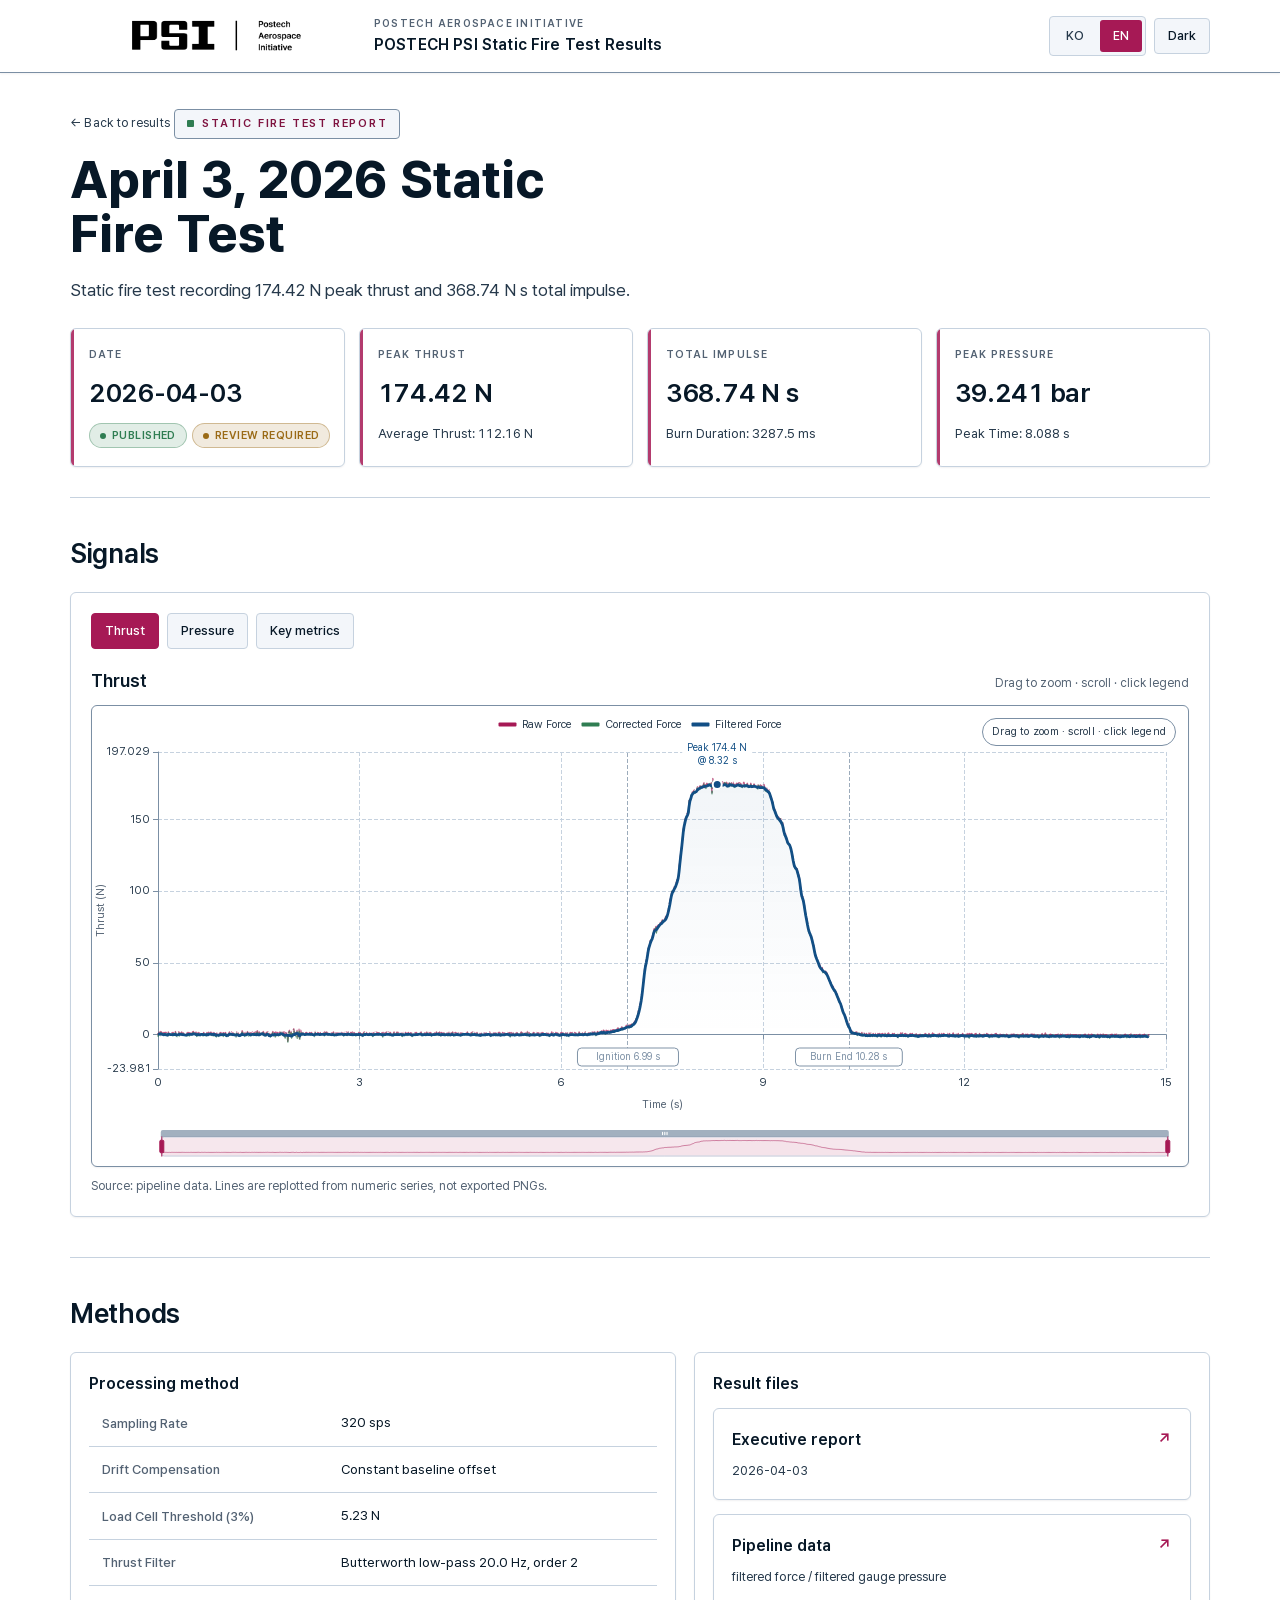
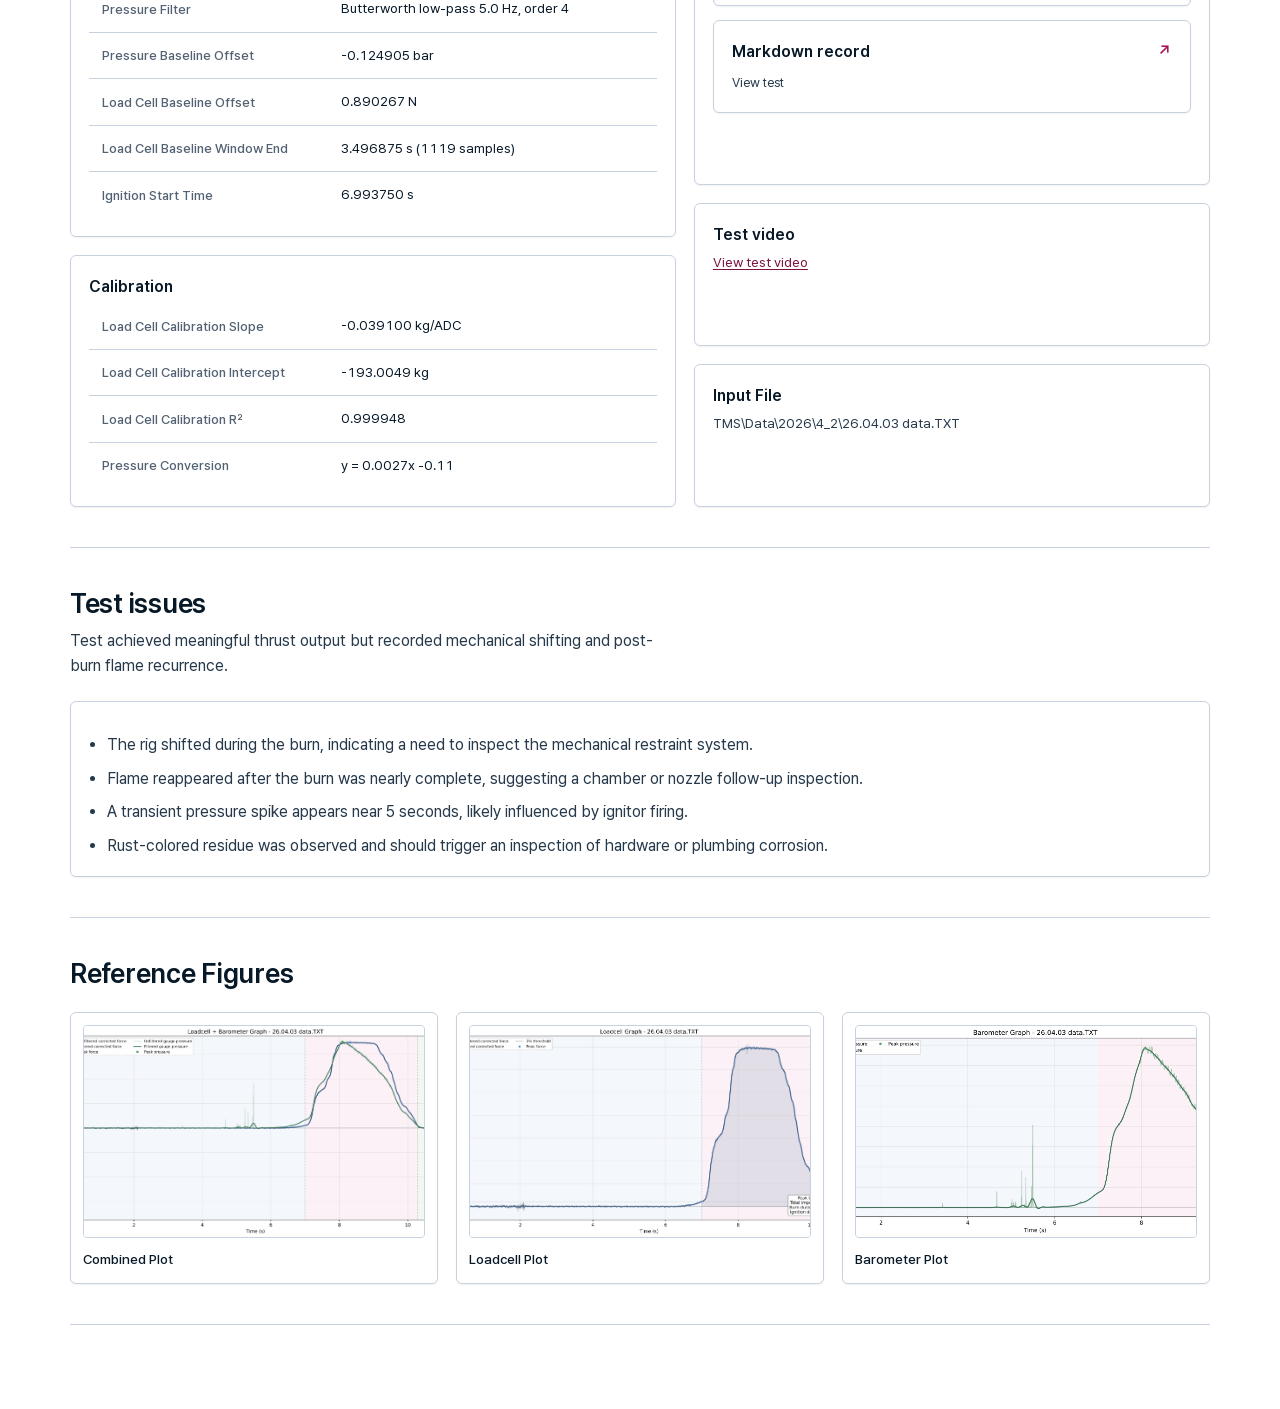
==== tests/2026-04-03/index.html @ bd91a613 "Render event times on x axis" ====
<!doctype html>
<html lang="en">
<head>
  <meta charset="utf-8">
  <meta name="viewport" content="width=device-width, initial-scale=1">
  <title>April 3, 2026 Static Fire Test | POSTECH PSI</title>
  <meta name="description" content="Detail page for the April 3, 2026 static fire test including replotted signals, test issues, calibration, and result files.">
  <link rel="stylesheet" href="../../assets/site.css?v=2026-06-16-axis-event-custom">
</head>
<body data-theme="light">
  <header class="site-header">
    <div class="site-header__inner">
      <div class="brand">
        <span class="logo-surface brand__logo-surface"><img class="brand__banner" src="../../assets/logos/psi-logo-banner.jpeg" alt="PSI Postech Aerospace Initiative"></span>
        <div class="brand__text"><div class="brand__eyebrow">Postech Aerospace Initiative</div><div class="brand__title">Static Fire Test Results</div></div>
      </div>
      <div class="site-header__controls"><a href="../../index.html">All results</a></div>
    </div>
  </header>

  <main class="site-shell static-shell">
    <section class="detail-hero">
      <a class="detail-hero__back" href="../../index.html">&larr; Back to results</a>
      <div class="verdict">Static fire test report</div>
      <h1 class="detail-hero__title">April 3, 2026 Static Fire Test</h1>
      <div class="detail-summary">
        <article class="metric-card">
          <div class="metric-card__label">Date</div>
          <div class="metric-card__value">2026-04-03</div>
          <div class="metric-card__delta"><span class="status-badge published">Published</span> <span class="status-badge attention">Review required</span></div>
        </article>
        <article class="metric-card">
          <div class="metric-card__label">Peak thrust</div>
          <div class="metric-card__value">174.42 N</div>
          <div class="metric-card__delta">Average thrust: 112.16 N</div>
        </article>
        <article class="metric-card">
          <div class="metric-card__label">Total impulse</div>
          <div class="metric-card__value">368.74 N s</div>
          <div class="metric-card__delta">Burn duration: 3287.5 ms</div>
        </article>
        <article class="metric-card">
          <div class="metric-card__label">Peak pressure</div>
          <div class="metric-card__value">39.241 bar</div>
          <div class="metric-card__delta">Peak time: 8.088 s</div>
        </article>
      </div>
    </section>

    <section class="section">
      <div class="section-heading"><h2>Result files</h2></div>
      <div class="fallback-grid">
        <article class="fallback-card">
          <h3>Result files</h3>
          <p><a href="files/26.04.03 data_executive_report.txt">Executive report</a></p>
          <p><a href="files/26.04.03 data_pipeline_data.txt">Pipeline data</a></p>
          <p><a href="index.md">Markdown record</a></p>
        </article>
        <article class="fallback-card">
          <h3>Reference figures</h3>
          <p><a href="files/26.04.03 data_combined_plot.png">Combined Plot</a></p>
          <p><a href="files/26.04.03 data_loadcell_plot.png">Loadcell Plot</a></p>
          <p><a href="files/26.04.03 data_barometer_plot.png">Barometer Plot</a></p>
        </article>
      </div>
      <noscript><div class="empty-state" style="margin-top:18px;">JavaScript is disabled. The summary and file links remain available.</div></noscript>
    </section>
  </main>

  <script>window.PSI_PAGE_CONFIG = {"page": "detail", "rootPath": "../..", "testId": "2026-04-03-combustion"};</script>
  <script src="../../assets/vendor/echarts.min.js?v=2026-06-16-axis-event-custom" defer></script>
  <script src="../../assets/charts.js?v=2026-06-16-axis-event-custom" defer></script>
  <script src="../../assets/site.js?v=2026-06-16-axis-event-custom" defer></script>
</body>
</html>
---- assets/site.css ----
/* ==========================================================================
   POSTECH PSI — Static Fire Test Results
   Scientific report design system (light + dark)
   ========================================================================== */

@font-face {
  font-family: "Pretendard";
  src: url("fonts/PretendardVariable.woff2") format("woff2");
  font-weight: 45 920;
  font-style: normal;
  font-display: swap;
}

/* ---- Tokens: light (laboratory report) ---- */
:root {
  color-scheme: light;
  --font-sans: "Pretendard", "Segoe UI", "Noto Sans KR", Arial, sans-serif;
  --font-display: var(--font-sans);
  --font-mono: var(--font-sans);

  --bg: #ffffff;
  --bg-deep: #eef3f8;
  --surface: #ffffff;
  --surface-alt: #f3f6fa;
  --surface-strong: #e5edf5;
  --surface-glass: rgba(255, 255, 255, 0.98);
  --logo-surface: #ffffff;

  --ink: #071827;
  --ink-soft: #26394b;
  --ink-muted: #536273;

  --line: #c6d2df;
  --line-strong: #7b8fa4;

  --accent: #a61955;
  --accent-strong: #7e123f;
  --accent-soft: rgba(166, 25, 85, 0.10);
  --accent-glow: rgba(166, 25, 85, 0.10);
  --secondary: #1f5f99;

  --ok: #2f7d52;
  --ok-soft: rgba(47, 125, 82, 0.14);
  --warn: #9a6a16;
  --warn-soft: rgba(154, 106, 22, 0.14);
  --neutral: #4c5b68;
  --neutral-soft: rgba(76, 91, 104, 0.12);

  /* categorical run palette */
  --run-1: #124f85;
  --run-2: #a61955;
  --run-3: #2f7d52;
  --run-4: #9a6a16;
  --run-5: #566b7f;

  --radius: 6px;
  --radius-sm: 4px;
  --shadow: 0 1px 2px rgba(7, 24, 39, 0.10);
  --shadow-soft: 0 1px 2px rgba(7, 24, 39, 0.06);
  --grid-color: transparent;
  --star-color: transparent;

  --content-width: min(1140px, calc(100% - 48px));
}

/* ---- Tokens: dark (high contrast report) ---- */
body[data-theme="dark"] {
  color-scheme: dark;
  --bg: #000000;
  --bg-deep: #000000;
  --surface: #050608;
  --surface-alt: #0b0f14;
  --surface-strong: #141a22;
  --surface-glass: rgba(5, 6, 8, 0.98);
  --logo-surface: #000000;

  --ink: #f8fbff;
  --ink-soft: #d8e2ed;
  --ink-muted: #a7b4c2;

  --line: #202733;
  --line-strong: #4b5968;

  --accent: #c23a72;
  --accent-strong: #e56a9a;
  --accent-soft: rgba(194, 58, 114, 0.13);
  --accent-glow: rgba(194, 58, 114, 0.09);
  --secondary: #5f9fd6;

  --ok: #64b887;
  --ok-soft: rgba(100, 184, 135, 0.16);
  --warn: #cda14a;
  --warn-soft: rgba(205, 161, 74, 0.16);
  --neutral: #9aa8b7;
  --neutral-soft: rgba(154, 168, 183, 0.14);

  --run-1: #5f9fd6;
  --run-2: #c23a72;
  --run-3: #64b887;
  --run-4: #cda14a;
  --run-5: #9aa8b7;

  --shadow: 0 1px 3px rgba(0, 0, 0, 0.55);
  --shadow-soft: 0 1px 2px rgba(0, 0, 0, 0.38);
  --grid-color: transparent;
  --star-color: transparent;
}

* {
  box-sizing: border-box;
}

html {
  scroll-behavior: smooth;
}

body {
  margin: 0;
  min-height: 100vh;
  font-family: var(--font-sans);
  line-height: 1.6;
  color: var(--ink);
  background: var(--bg);
  -webkit-font-smoothing: antialiased;
  text-rendering: optimizeLegibility;
}

/* Background motif: faint lab-grid, fixed and unobtrusive */
body::before {
  content: "";
  position: fixed;
  inset: 0;
  z-index: -2;
  background:
    linear-gradient(var(--grid-color) 1px, transparent 1px) 0 0 / 46px 46px,
    linear-gradient(90deg, var(--grid-color) 1px, transparent 1px) 0 0 / 46px 46px;
  pointer-events: none;
}

body::after {
  display: none;
}

a {
  color: var(--accent-strong);
  text-decoration-thickness: 1px;
  text-underline-offset: 0.18em;
}

a:hover {
  color: var(--accent);
}

img {
  display: block;
  max-width: 100%;
}

button,
select {
  font: inherit;
}

button:focus-visible,
select:focus-visible,
a:focus-visible {
  outline: 2px solid var(--accent);
  outline-offset: 3px;
}

.site-shell {
  width: var(--content-width);
  margin: 0 auto;
}

/* ---- Header ---- */
.site-header {
  position: sticky;
  top: 0;
  z-index: 30;
  background: var(--surface);
  border-bottom: 1px solid var(--line-strong);
  box-shadow: 0 1px 2px rgba(7, 24, 39, 0.06);
}

.site-header__inner {
  width: var(--content-width);
  min-height: 72px;
  margin: 0 auto;
  display: flex;
  align-items: center;
  justify-content: space-between;
  gap: 18px;
}

.brand {
  display: flex;
  align-items: center;
  gap: 14px;
  max-width: 100%;
  min-width: 0;
}

.logo-surface {
  display: inline-flex;
  align-items: center;
  justify-content: center;
  flex: none;
  border: 0;
  background: transparent;
  overflow: hidden;
  isolation: isolate;
  transition: background 0.22s ease;
}

.logo-surface img {
  width: 100%;
  height: 100%;
  object-fit: contain;
  transition: filter 0.22s ease, mix-blend-mode 0.22s ease, opacity 0.22s ease;
}

body:not([data-theme="dark"]) .logo-surface img {
  filter: invert(1) grayscale(1) contrast(1.08);
  mix-blend-mode: multiply;
}

body[data-theme="dark"] .logo-surface img {
  filter: grayscale(1) contrast(1.04);
  mix-blend-mode: screen;
}

.brand__logo-surface {
  width: min(290px, 42vw);
  height: 50px;
}

.brand__banner {
  max-height: 48px;
}

.brand__text {
  flex: 1 1 auto;
  min-width: 0;
  overflow: hidden;
}

.brand__eyebrow,
.eyebrow {
  color: var(--ink-muted);
  font-family: var(--font-mono);
  font-size: 0.64rem;
  font-weight: 600;
  letter-spacing: 0.12em;
  text-transform: uppercase;
  white-space: nowrap;
  overflow: hidden;
  text-overflow: ellipsis;
}

.brand__title {
  margin-top: 1px;
  font-family: var(--font-display);
  font-size: 0.98rem;
  font-weight: 600;
  letter-spacing: 0.01em;
  white-space: nowrap;
  overflow: hidden;
  text-overflow: ellipsis;
}

.site-header__controls,
.control-row,
.toolbar,
.tablist,
.site-nav {
  display: flex;
  align-items: center;
  gap: 8px;
  flex-wrap: wrap;
}

.site-nav {
  padding: 22px 0 0;
  gap: 20px;
}

.site-nav a,
.detail-hero__back {
  color: var(--ink-soft);
  font-family: var(--font-mono);
  font-size: 0.78rem;
  letter-spacing: 0.02em;
  text-decoration: none;
}

.site-nav a:hover,
.detail-hero__back:hover {
  color: var(--accent);
}

/* ---- Controls ---- */
.pill-toggle,
.mode-toggle {
  display: inline-flex;
  gap: 3px;
  padding: 3px;
  border: 1px solid var(--line);
  border-radius: var(--radius-sm);
  background: var(--surface-alt);
}

.pill-toggle button,
.mode-toggle button {
  border: 0;
  border-radius: 3px;
  padding: 6px 13px;
  background: transparent;
  color: var(--ink-soft);
  font-family: var(--font-mono);
  font-size: 0.78rem;
  font-weight: 500;
  letter-spacing: 0.01em;
  cursor: pointer;
  transition: background 0.15s ease, color 0.15s ease;
}

.pill-toggle button:hover,
.mode-toggle button:hover,
.tablist button:hover {
  color: var(--ink);
}

.tablist button,
.icon-button,
.select-input {
  min-height: 36px;
  padding: 7px 13px;
  border: 1px solid var(--line);
  border-radius: var(--radius-sm);
  background: var(--surface-alt);
  color: var(--ink);
  font-family: var(--font-mono);
  font-size: 0.8rem;
  font-weight: 500;
  cursor: pointer;
  transition: background 0.15s ease, color 0.15s ease, border-color 0.15s ease;
}

.select-input {
  cursor: pointer;
}

.icon-button:hover,
.select-input:hover {
  border-color: var(--line-strong);
}

.pill-toggle button[aria-pressed="true"],
.mode-toggle button[aria-pressed="true"] {
  background: var(--accent);
  color: #ffffff;
  box-shadow: none;
}

.tablist button[aria-selected="true"] {
  background: var(--accent);
  border-color: var(--accent);
  color: #ffffff;
  box-shadow: none;
}

.highlight-toggle {
  display: inline-flex;
  flex-wrap: wrap;
  gap: 4px;
  padding: 4px;
  border: 1px solid var(--line);
  border-radius: var(--radius-sm);
  background: var(--surface-alt);
}

.highlight-toggle button {
  border: 0;
  border-radius: 7px;
  padding: 6px 11px;
  background: transparent;
  color: var(--ink-soft);
  font-family: var(--font-mono);
  font-size: 0.76rem;
  cursor: pointer;
  transition: background 0.15s ease, color 0.15s ease;
}

.highlight-toggle button:hover {
  color: var(--ink);
}

.highlight-toggle button[aria-pressed="true"] {
  background: var(--surface-strong);
  color: var(--ink);
  box-shadow: inset 0 0 0 1px var(--line-strong);
}

/* ---- View mode toggle (3-way: overview/focus/single) ---- */
.view-mode-toggle {
  display: inline-flex;
  gap: 3px;
  padding: 3px;
  border: 1px solid var(--line);
  border-radius: var(--radius-sm);
  background: var(--surface-alt);
}

.view-mode-toggle button {
  border: 0;
  border-radius: 3px;
  padding: 6px 11px;
  background: transparent;
  color: var(--ink-soft);
  font-family: var(--font-mono);
  font-size: 0.76rem;
  font-weight: 500;
  cursor: pointer;
  transition: background 0.15s ease, color 0.15s ease;
}

.view-mode-toggle button:hover { color: var(--ink); }

.view-mode-toggle button[aria-pressed="true"] {
  background: var(--accent);
  color: #ffffff;
}

/* ---- Run picker (Focus mode) ---- */
#cmp-run-picker-row {
  padding: 0 2px 4px;
}

.run-picker {
  position: relative;
  display: flex;
  flex-direction: column;
  gap: 8px;
  padding: 12px 14px;
  border: 1px solid var(--line);
  border-radius: var(--radius-sm);
  background: var(--surface-alt);
}

.run-picker__chips {
  display: flex;
  flex-wrap: wrap;
  gap: 6px;
  min-height: 30px;
  align-items: center;
}

.run-chip {
  display: inline-flex;
  align-items: center;
  gap: 6px;
  padding: 4px 8px 4px 9px;
  border: 1px solid var(--line-strong);
  border-radius: 999px;
  background: var(--surface);
  font-family: var(--font-mono);
  font-size: 0.76rem;
  color: var(--ink);
}

.run-chip__dot {
  width: 9px;
  height: 9px;
  border-radius: 50%;
  flex-shrink: 0;
}

.run-chip__label {
  font-variant-numeric: tabular-nums;
}

.run-chip__remove {
  border: 0;
  padding: 0 2px;
  background: transparent;
  color: var(--ink-muted);
  font-size: 0.9rem;
  line-height: 1;
  cursor: pointer;
  transition: color 0.12s ease;
}

.run-chip__remove:hover { color: var(--accent); }

.run-picker__footer {
  display: flex;
  align-items: center;
  flex-wrap: wrap;
  gap: 6px;
}

.run-picker__add-btn,
.run-picker__reset-btn,
.run-picker__clear-btn {
  border: 1px solid var(--line);
  border-radius: var(--radius-sm);
  padding: 5px 10px;
  background: var(--surface);
  color: var(--ink-soft);
  font-family: var(--font-mono);
  font-size: 0.76rem;
  cursor: pointer;
  transition: border-color 0.14s ease, color 0.14s ease;
}

.run-picker__add-btn:hover,
.run-picker__reset-btn:hover,
.run-picker__clear-btn:hover {
  border-color: var(--line-strong);
  color: var(--ink);
}

.run-picker__add-btn:disabled {
  opacity: 0.45;
  cursor: not-allowed;
}

.run-picker__max-note {
  color: var(--ink-muted);
  font-family: var(--font-mono);
  font-size: 0.72rem;
}

.run-picker__dropdown {
  position: absolute;
  top: calc(100% + 4px);
  left: 0;
  z-index: 20;
  min-width: 280px;
  max-height: 260px;
  overflow-y: auto;
  padding: 6px;
  border: 1px solid var(--line-strong);
  border-radius: var(--radius);
  background: var(--surface);
  box-shadow: 0 6px 20px rgba(0,0,0,0.15);
}

.run-picker__item {
  display: block;
  width: 100%;
  padding: 8px 10px;
  border: 0;
  border-radius: var(--radius-sm);
  background: transparent;
  color: var(--ink-soft);
  font-family: var(--font-mono);
  font-size: 0.8rem;
  text-align: left;
  cursor: pointer;
  transition: background 0.12s ease, color 0.12s ease;
}

.run-picker__item:hover {
  background: var(--surface-alt);
  color: var(--ink);
}

.run-picker__item:disabled {
  opacity: 0.4;
  cursor: not-allowed;
}

.run-picker__empty {
  padding: 10px;
  color: var(--ink-muted);
  font-family: var(--font-mono);
  font-size: 0.8rem;
}

/* ---- Single mode row ---- */
.single-run-row {
  padding: 4px 2px;
}

/* ---- Hero ---- */
.hero,
.detail-hero {
  padding: 36px 0 30px;
}

.hero__grid {
  display: grid;
  grid-template-columns: minmax(0, 1.03fr) minmax(320px, 0.97fr);
  gap: 30px;
  align-items: center;
  padding-top: 30px;
}

.hero__title,
.detail-hero__title {
  margin: 0;
  max-width: 17ch;
  font-family: var(--font-display);
  font-size: 3.25rem;
  line-height: 1.03;
  letter-spacing: 0;
  font-weight: 750;
}

.hero__title .accent {
  color: var(--accent);
}

.hero__lead,
.detail-hero__lead,
.section-heading p,
.panel-note,
.muted,
.detail-meta-note,
.chart-header__note {
  color: var(--ink-soft);
}

.hero__lead,
.detail-hero__lead {
  max-width: 46rem;
  margin: 16px 0 0;
  font-size: 1.06rem;
}

.verdict {
  display: inline-flex;
  align-items: center;
  gap: 8px;
  width: max-content;
  margin-bottom: 14px;
  padding: 5px 12px;
  border: 1px solid var(--line-strong);
  border-radius: var(--radius-sm);
  background: var(--surface-alt);
  color: var(--accent-strong);
  font-family: var(--font-mono);
  font-size: 0.7rem;
  font-weight: 600;
  letter-spacing: 0.16em;
  text-transform: uppercase;
}

.verdict::before {
  content: "";
  width: 7px;
  height: 7px;
  border-radius: 1px;
  background: var(--ok);
}

/* Hero visual panel (signature chart) */
.hero__panel {
  padding: 18px;
  border: 1px solid var(--line-strong);
  border-radius: var(--radius);
  background: var(--surface);
  box-shadow: var(--shadow);
}

.hero__panel-header {
  display: flex;
  align-items: center;
  justify-content: space-between;
  gap: 16px;
}

.hero__logo-surface {
  width: 70px;
  height: 70px;
}

.hero__emblem {
  max-height: 70px;
}

.hero__panel h2 {
  margin: 0;
  font-family: var(--font-mono);
  font-size: 0.72rem;
  font-weight: 600;
  letter-spacing: 0.12em;
  text-transform: uppercase;
  color: var(--ink-muted);
}

.hero__spark {
  width: 100%;
  height: 150px;
  margin-top: 12px;
}

.hero__summary {
  display: grid;
  grid-template-columns: repeat(3, minmax(0, 1fr));
  gap: 1px;
  margin-top: 16px;
  background: var(--line);
  border: 1px solid var(--line);
  border-radius: var(--radius-sm);
  overflow: hidden;
}

.hero-stat {
  padding: 12px 14px;
  background: var(--surface);
}

.hero-stat__label,
.metric-card__label,
.fact-line__label {
  color: var(--ink-muted);
  font-family: var(--font-mono);
  font-size: 0.66rem;
  font-weight: 600;
  letter-spacing: 0.1em;
  text-transform: uppercase;
}

.hero-stat__value,
.fact-line__value {
  margin-top: 5px;
  font-family: var(--font-mono);
  font-size: 1.1rem;
  font-weight: 600;
  font-variant-numeric: tabular-nums;
}

/* ---- Sections ---- */
.section {
  padding: 40px 0;
  border-top: 1px solid var(--line);
}

.section:first-child,
.hero + .section {
  border-top: 0;
}

.section-heading {
  display: grid;
  gap: 8px;
  margin-bottom: 22px;
}

.section-heading h2 {
  margin: 0;
  font-family: var(--font-display);
  font-size: 1.7rem;
  font-weight: 600;
  letter-spacing: -0.01em;
  line-height: 1.15;
}

.section-heading p {
  margin: 0;
  max-width: 60ch;
}

/* ---- Metric cards ---- */
.overview-grid,
.detail-summary {
  display: grid;
  grid-template-columns: repeat(4, minmax(0, 1fr));
  gap: 14px;
}

.metric-card,
.mini-panel,
.panel,
.data-link,
.artifact-card,
.fallback-card {
  padding: 18px;
  background: var(--surface);
  border: 1px solid var(--line);
  border-radius: var(--radius);
  box-shadow: var(--shadow-soft);
}

.metric-card {
  position: relative;
  overflow: hidden;
  transition: border-color 0.18s ease;
}

.metric-card::before {
  content: "";
  position: absolute;
  inset: 0 auto 0 0;
  width: 3px;
  background: var(--accent);
  opacity: 0.85;
}

.metric-card:hover {
  border-color: var(--line-strong);
  box-shadow: var(--shadow);
}

.metric-card__value,
.metric-card__delta {
  font-variant-numeric: tabular-nums;
}

.metric-card__value {
  margin-top: 8px;
  font-family: var(--font-mono);
  font-size: 1.62rem;
  font-weight: 600;
  letter-spacing: -0.01em;
}

.metric-card__delta {
  display: inline-flex;
  align-items: center;
  gap: 5px;
  margin-top: 10px;
  font-family: var(--font-mono);
  font-size: 0.82rem;
  color: var(--ink-soft);
}

.metric-card__delta.positive { color: var(--ok); }
.metric-card__delta.negative { color: var(--secondary); }

/* ---- Panels / mini panels ---- */
.publication-layout {
  display: grid;
  grid-template-columns: minmax(0, 1.15fr) minmax(260px, 0.85fr);
  gap: 18px;
}

.finding-grid,
.detail-grid {
  display: grid;
  grid-template-columns: repeat(2, minmax(0, 1fr));
  gap: 18px;
}

.detail-grid {
  grid-template-columns: minmax(0, 1.08fr) minmax(290px, 0.92fr);
}

.detail-stack {
  display: grid;
  gap: 18px;
}

.mini-panel h3 {
  margin: 0;
  font-family: var(--font-display);
  font-size: 1.05rem;
  font-weight: 600;
}

.mini-panel ul,
.detail-list {
  margin: 12px 0 0;
  padding-left: 18px;
}

.mini-panel li + li,
.detail-list li + li {
  margin-top: 8px;
}

.mini-panel li,
.detail-list li {
  color: var(--ink-soft);
}

/* ---- Comparison / chart panel ---- */
.comparison-layout {
  display: grid;
  gap: 18px;
  padding: 20px;
}

.toolbar {
  justify-content: space-between;
  gap: 12px;
}

.toolbar__group {
  display: flex;
  align-items: center;
  gap: 8px;
  flex-wrap: wrap;
}

.chart-header {
  display: flex;
  align-items: baseline;
  justify-content: space-between;
  gap: 12px;
  flex-wrap: wrap;
  margin-bottom: 10px;
}

.chart-header__title {
  font-family: var(--font-display);
  font-weight: 600;
  font-size: 1.1rem;
}

.chart-header__note {
  font-family: var(--font-mono);
  font-size: 0.76rem;
  color: var(--ink-muted);
}

.chart-shell {
  position: relative;
  border: 1px solid var(--line-strong);
  border-radius: var(--radius);
  background: var(--surface);
  overflow: hidden;
  box-shadow: var(--shadow-soft);
}

.chart-canvas {
  width: 100%;
  height: 460px;
}

/* ---- Metrics grid (4 separate per-metric charts) ---- */
.metrics-grid {
  display: grid;
  grid-template-columns: repeat(2, minmax(0, 1fr));
  gap: 14px;
}

.metric-chart-card {
  padding: 14px 14px 8px;
  border: 1px solid var(--line-strong);
  border-radius: var(--radius);
  background: var(--surface);
  box-shadow: var(--shadow-soft);
}

.metric-chart-card__title {
  display: flex;
  align-items: baseline;
  gap: 8px;
  margin-bottom: 4px;
  font-family: var(--font-display);
  font-weight: 600;
  font-size: 0.95rem;
}

.metric-chart-card__unit {
  color: var(--ink-muted);
  font-family: var(--font-mono);
  font-size: 0.72rem;
  font-weight: 500;
}

.metric-chart-canvas {
  height: 230px;
}

.hint-chip {
  position: absolute;
  top: 12px;
  right: 12px;
  z-index: 2;
  padding: 4px 9px;
  border: 1px solid var(--line-strong);
  border-radius: 999px;
  background: var(--surface-glass);
  color: var(--ink-soft);
  font-family: var(--font-mono);
  font-size: 0.68rem;
  letter-spacing: 0.02em;
  pointer-events: none;
}

.chart-empty,
.empty-state {
  display: flex;
  align-items: center;
  justify-content: center;
  min-height: 120px;
  padding: 22px;
  border: 1px dashed var(--line-strong);
  border-radius: var(--radius);
  background: var(--surface-alt);
  color: var(--ink-soft);
  font-family: var(--font-mono);
  font-size: 0.86rem;
}

.chart-source {
  margin-top: 10px;
  color: var(--ink-muted);
  font-family: var(--font-mono);
  font-size: 0.75rem;
}

/* visually-hidden data table for a11y */
.sr-table {
  position: absolute;
  width: 1px;
  min-width: 0;
  height: 1px;
  padding: 0;
  margin: -1px;
  overflow: hidden;
  clip: rect(0, 0, 0, 0);
  white-space: nowrap;
  border: 0;
}

/* ---- Archive table ---- */
.archive-tools {
  display: flex;
  justify-content: space-between;
  align-items: center;
  gap: 12px;
  margin-bottom: 14px;
}

.archive-table {
  padding: 0;
  width: 100%;
  max-width: 100%;
  overflow-x: auto;
  overflow-y: hidden;
  contain: inline-size;
}

table {
  width: 100%;
  border-collapse: collapse;
}

.archive-table table {
  min-width: 0;
}

th,
td {
  padding: 12px 13px;
  border-bottom: 1px solid var(--line);
  text-align: left;
  vertical-align: middle;
}

td {
  font-variant-numeric: tabular-nums;
}

th {
  color: var(--ink-muted);
  font-family: var(--font-mono);
  font-size: 0.64rem;
  font-weight: 600;
  letter-spacing: 0.08em;
  text-transform: uppercase;
  white-space: nowrap;
}

tbody tr {
  transition: background 0.14s ease;
}

tbody tr:hover {
  background: #eaf2fb;
}

body[data-theme="dark"] tbody tr:hover {
  background: var(--surface-strong);
}

tbody tr:last-child td,
tbody tr:last-child th {
  border-bottom: 0;
}

.archive-table td a {
  font-family: var(--font-mono);
  font-size: 0.78rem;
}

.archive-table td {
  font-size: 0.9rem;
}

.archive-table td:nth-child(1),
.archive-table td:nth-child(3),
.archive-table td:nth-child(4),
.archive-table td:nth-child(5),
.archive-table td:nth-child(6),
.archive-table td:nth-child(7),
.archive-table td:nth-child(8) {
  white-space: nowrap;
}

.archive-table td:nth-child(2) strong {
  white-space: nowrap;
}

.archive-table .muted {
  white-space: normal;
}

.archive-action {
  display: inline-flex;
  align-items: center;
  justify-content: center;
  min-width: 76px;
  min-height: 30px;
  padding: 5px 9px;
  border: 1px solid var(--line);
  border-radius: var(--radius-sm);
  background: var(--surface-alt);
  color: var(--ink);
  text-decoration: none;
  white-space: nowrap;
}

.archive-action:hover {
  border-color: var(--line-strong);
  background: var(--surface-strong);
  color: var(--ink);
}

/* ---- Status badges (semantic) ---- */
.status-badge {
  display: inline-flex;
  align-items: center;
  gap: 6px;
  min-height: 24px;
  padding: 3px 10px;
  border: 1px solid transparent;
  border-radius: 999px;
  font-family: var(--font-mono);
  font-size: 0.68rem;
  font-weight: 600;
  letter-spacing: 0.04em;
  text-transform: uppercase;
  white-space: nowrap;
}

.status-badge::before {
  content: "";
  width: 6px;
  height: 6px;
  border-radius: 999px;
  background: currentColor;
}

.status-badge.published,
.status-badge.none {
  color: var(--ok);
  background: var(--ok-soft);
  border-color: color-mix(in srgb, var(--ok) 36%, transparent);
}

.status-badge.attention {
  color: var(--warn);
  background: var(--warn-soft);
  border-color: color-mix(in srgb, var(--warn) 38%, transparent);
}

/* ---- Data links ---- */
.data-links {
  display: grid;
  grid-template-columns: repeat(4, minmax(0, 1fr));
  gap: 14px;
}

.data-link {
  display: block;
  color: inherit;
  text-decoration: none;
  transition: transform 0.16s ease, border-color 0.16s ease, box-shadow 0.16s ease;
}

.data-link:hover {
  transform: translateY(-2px);
  border-color: var(--accent);
  box-shadow: var(--shadow);
  color: inherit;
}

.data-link__title {
  display: flex;
  align-items: center;
  gap: 8px;
  font-family: var(--font-display);
  font-weight: 600;
}

.data-link__title::after {
  content: "↗";
  margin-left: auto;
  color: var(--accent);
  font-family: var(--font-mono);
}

.data-link__meta {
  margin-top: 8px;
  color: var(--ink-soft);
  font-family: var(--font-mono);
  font-size: 0.8rem;
}

/* ---- Artifacts ---- */
.artifact-grid {
  display: grid;
  grid-template-columns: repeat(3, minmax(0, 1fr));
  gap: 18px;
}

.artifact-card {
  padding: 12px;
}

.artifact-card__media {
  overflow: hidden;
  aspect-ratio: 16 / 10;
  border: 1px solid var(--line);
  border-radius: var(--radius-sm);
  background: var(--surface-alt);
}

.artifact-card__media img {
  width: 100%;
  height: 100%;
  object-fit: cover;
  transition: transform 0.3s ease;
}

.artifact-card:hover .artifact-card__media img {
  transform: scale(1.04);
}

.artifact-card__title {
  margin-top: 11px;
  font-family: var(--font-mono);
  font-size: 0.84rem;
  font-weight: 500;
}

/* ---- Detail ---- */
.detail-hero__back {
  display: inline-flex;
  align-items: center;
  gap: 6px;
  margin-bottom: 20px;
}

.detail-summary {
  margin-top: 24px;
}

.subsection-title {
  font-family: var(--font-display);
  font-weight: 600;
  font-size: 1rem;
  margin-bottom: 4px;
}

.detail-table {
  width: 100%;
}

.detail-table th {
  width: 42%;
  color: var(--ink-muted);
  font-family: var(--font-mono);
  text-transform: none;
  letter-spacing: 0;
  font-size: 0.82rem;
  font-weight: 500;
}

.detail-table td {
  font-family: var(--font-mono);
  font-size: 0.84rem;
}

.detail-meta-note {
  margin: 4px 0 0;
  font-family: var(--font-mono);
  font-size: 0.84rem;
}

/* ---- Metrics fallback bars (used pre-chart / no-ECharts) ---- */
.metric-bar-row {
  display: grid;
  grid-template-columns: minmax(84px, 0.4fr) minmax(120px, 1fr) minmax(96px, auto);
  gap: 12px;
  align-items: center;
  font-family: var(--font-mono);
  font-size: 0.84rem;
}

.metric-bar-track {
  height: 10px;
  border-radius: 999px;
  background: var(--surface-strong);
  overflow: hidden;
}

.metric-bar-fill {
  height: 100%;
  border-radius: 999px;
}

/* ---- Static-only (no JS) page ---- */
.static-shell {
  padding: 30px 0 48px;
}

.fallback-grid {
  display: grid;
  grid-template-columns: repeat(3, minmax(0, 1fr));
  gap: 18px;
  margin-top: 18px;
}

.fallback-card h3 {
  margin: 0 0 8px;
  font-family: var(--font-display);
  font-size: 1rem;
}

/* ---- Footer ---- */
.footer {
  width: var(--content-width);
  margin: 0 auto;
  padding: 32px 0 52px;
  border-top: 1px solid var(--line);
  color: var(--ink-soft);
  font-family: var(--font-mono);
  font-size: 0.82rem;
}

.tabpanel[hidden] {
  display: none;
}

.legend {
  display: flex;
  flex-wrap: wrap;
  gap: 14px;
  margin-top: 12px;
}

.legend__item {
  display: inline-flex;
  align-items: center;
  gap: 8px;
  color: var(--ink-soft);
  font-family: var(--font-mono);
  font-size: 0.8rem;
}

.legend__swatch {
  width: 18px;
  height: 3px;
  border-radius: 999px;
}

.visually-hidden {
  position: absolute;
  width: 1px;
  height: 1px;
  padding: 0;
  margin: -1px;
  overflow: hidden;
  clip: rect(0, 0, 0, 0);
  white-space: nowrap;
  border: 0;
}

/* ---- Responsive ---- */
@media (max-width: 980px) {
  .hero__grid,
  .overview-grid,
  .detail-summary,
  .publication-layout,
  .finding-grid,
  .detail-grid,
  .data-links,
  .artifact-grid,
  .fallback-grid {
    grid-template-columns: 1fr;
  }

  .overview-grid,
  .detail-summary {
    grid-template-columns: repeat(2, minmax(0, 1fr));
  }

  .hero__summary {
    grid-template-columns: repeat(3, minmax(0, 1fr));
  }
}

@media (max-width: 720px) {
  :root {
    --content-width: min(100% - 28px, 1140px);
  }

  .site-header__inner,
  .archive-tools {
    align-items: flex-start;
    flex-direction: column;
    gap: 12px;
  }

  .toolbar {
    flex-direction: column;
    align-items: stretch;
  }

  .overview-grid,
  .detail-summary {
    grid-template-columns: 1fr;
  }

  .hero__summary {
    grid-template-columns: 1fr;
  }

  .chart-canvas {
    height: 380px;
  }

  .metrics-grid {
    grid-template-columns: 1fr;
  }

  .metric-chart-canvas {
    height: 220px;
  }

  .brand {
    width: 100%;
  }

  .brand__logo-surface {
    width: min(260px, 72vw);
  }

  .brand__text {
    display: none;
  }

  .hero__title,
  .detail-hero__title {
    font-size: 2.3rem;
  }

  .section {
    padding: 30px 0;
  }

  .comparison-layout {
    padding: 14px;
  }

  th,
  td {
    padding: 11px 12px;
  }
}

@media (prefers-reduced-motion: reduce) {
  * {
    animation-duration: 0.001ms !important;
    transition-duration: 0.001ms !important;
    scroll-behavior: auto !important;
  }
}
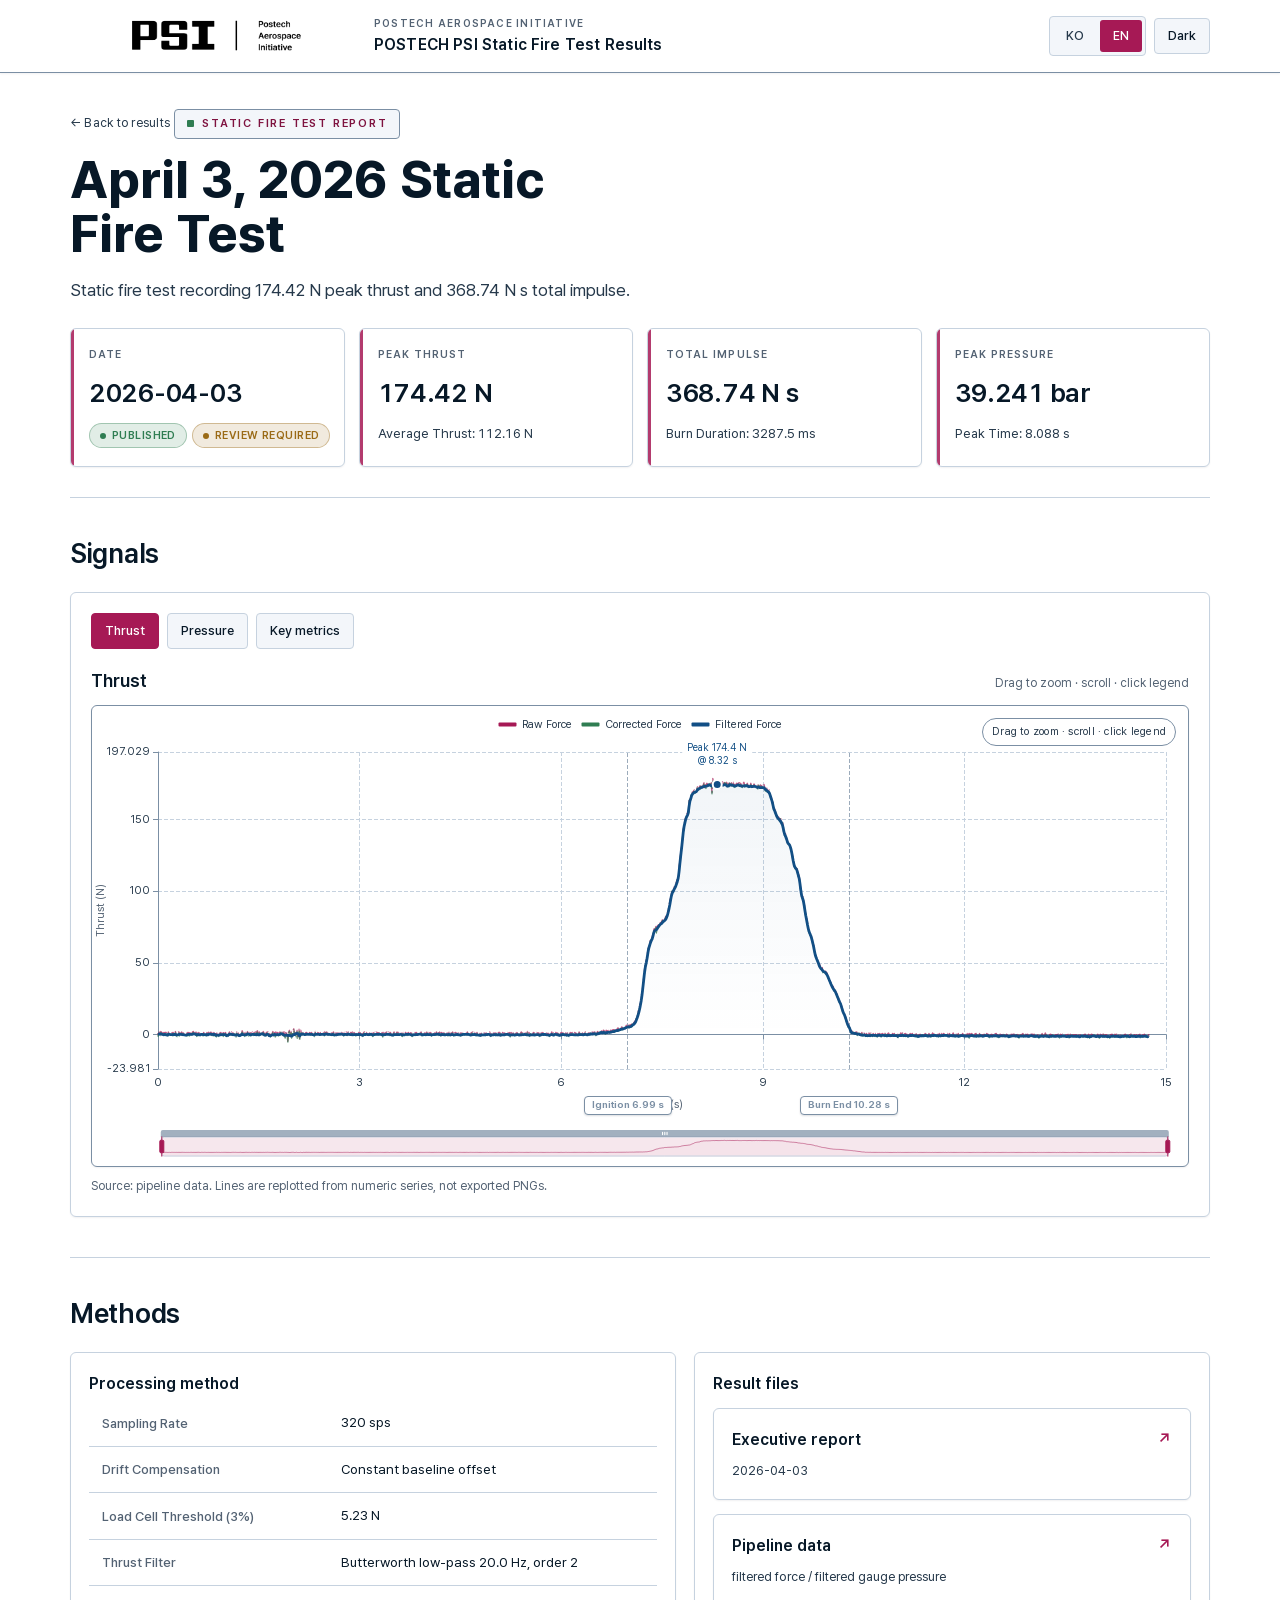
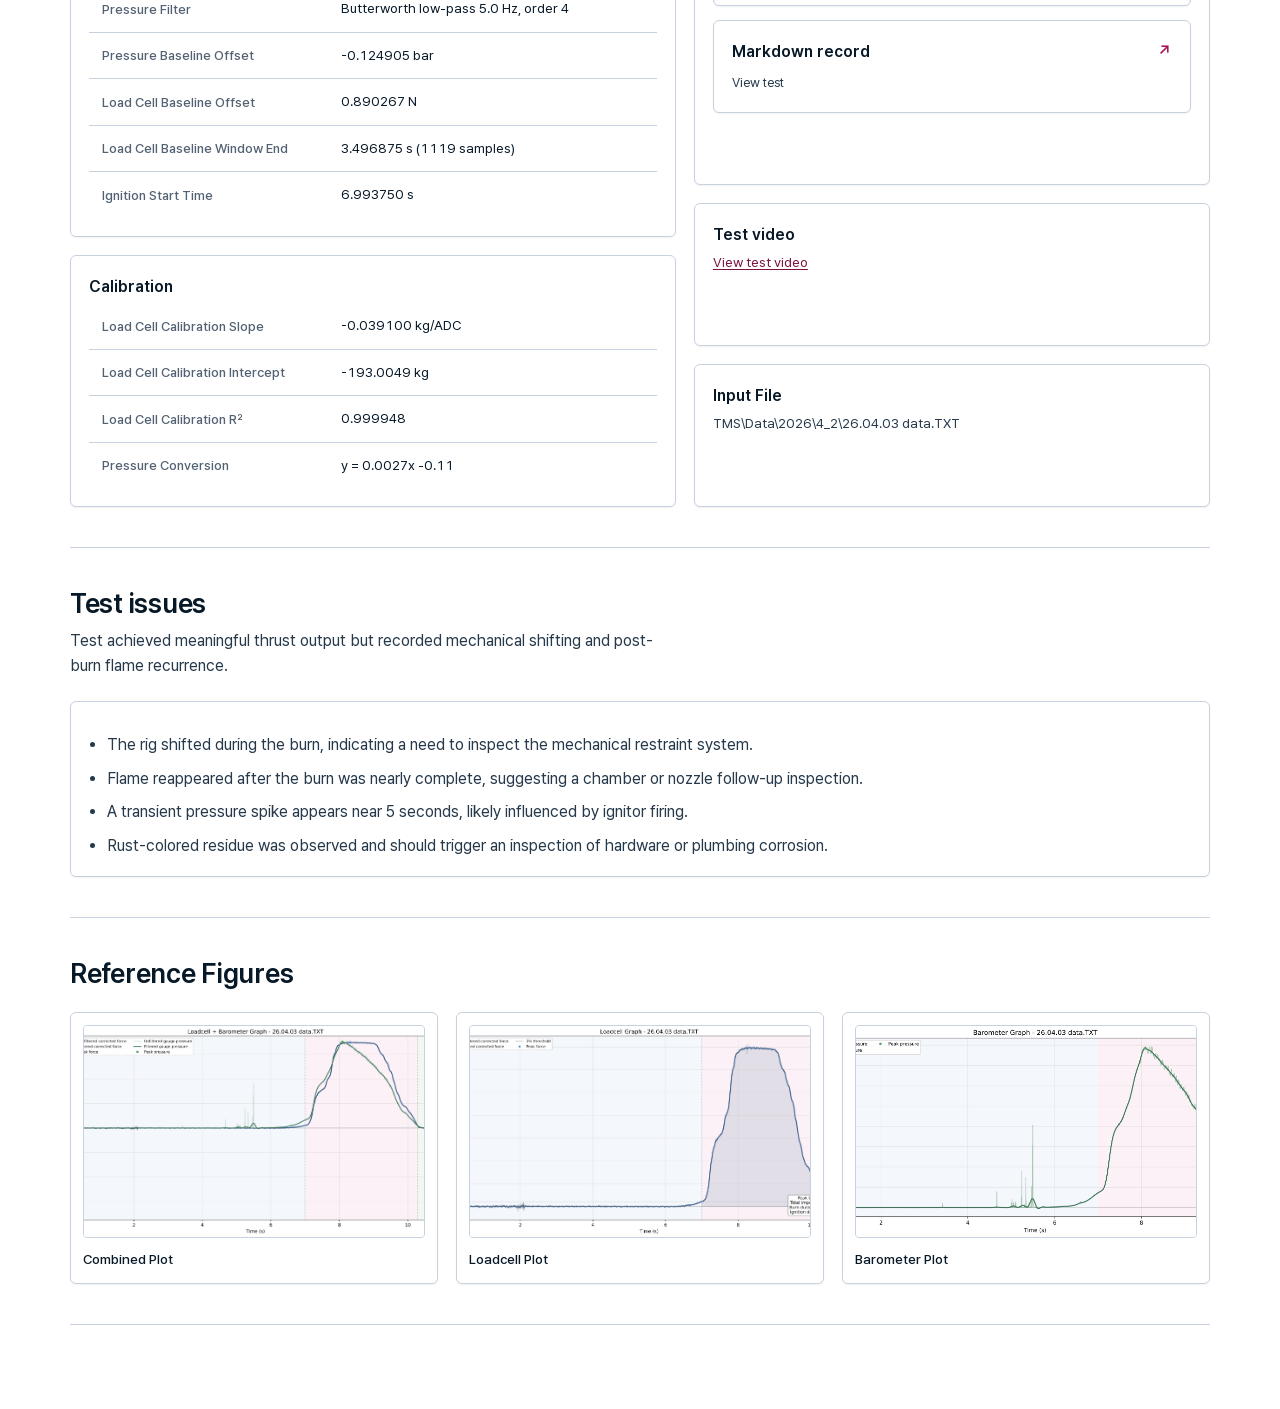
==== commit 4f1e04c0: "Polish chart events and dark theme" ====
--- a/tests/2026-04-03/index.html
+++ b/tests/2026-04-03/index.html
@@ -5,7 +5,7 @@
   <meta name="viewport" content="width=device-width, initial-scale=1">
   <title>April 3, 2026 Static Fire Test | POSTECH PSI</title>
   <meta name="description" content="Detail page for the April 3, 2026 static fire test including replotted signals, test issues, calibration, and result files.">
-  <link rel="stylesheet" href="../../assets/site.css?v=2026-06-16-axis-event-custom">
+  <link rel="stylesheet" href="../../assets/site.css?v=2026-06-16-axis-overlay-polish">
 </head>
 <body data-theme="light">
   <header class="site-header">
@@ -68,8 +68,8 @@
   </main>
 
   <script>window.PSI_PAGE_CONFIG = {"page": "detail", "rootPath": "../..", "testId": "2026-04-03-combustion"};</script>
-  <script src="../../assets/vendor/echarts.min.js?v=2026-06-16-axis-event-custom" defer></script>
-  <script src="../../assets/charts.js?v=2026-06-16-axis-event-custom" defer></script>
-  <script src="../../assets/site.js?v=2026-06-16-axis-event-custom" defer></script>
+  <script src="../../assets/vendor/echarts.min.js?v=2026-06-16-axis-overlay-polish" defer></script>
+  <script src="../../assets/charts.js?v=2026-06-16-axis-overlay-polish" defer></script>
+  <script src="../../assets/site.js?v=2026-06-16-axis-overlay-polish" defer></script>
 </body>
 </html>
--- a/assets/site.css
+++ b/assets/site.css
@@ -68,18 +68,18 @@
   color-scheme: dark;
   --bg: #000000;
   --bg-deep: #000000;
-  --surface: #050608;
-  --surface-alt: #0b0f14;
-  --surface-strong: #141a22;
-  --surface-glass: rgba(5, 6, 8, 0.98);
+  --surface: #040506;
+  --surface-alt: #0d1117;
+  --surface-strong: #18202b;
+  --surface-glass: rgba(4, 5, 6, 0.99);
   --logo-surface: #000000;
 
   --ink: #f8fbff;
   --ink-soft: #d8e2ed;
   --ink-muted: #a7b4c2;
 
-  --line: #202733;
-  --line-strong: #4b5968;
+  --line: #2a3340;
+  --line-strong: #667789;
 
   --accent: #c23a72;
   --accent-strong: #e56a9a;
@@ -207,7 +207,7 @@
   justify-content: center;
   flex: none;
   border: 0;
-  background: transparent;
+  background: var(--logo-surface);
   overflow: hidden;
   isolation: isolate;
   transition: background 0.22s ease;
@@ -931,6 +931,35 @@
   height: 460px;
 }
 
+.chart-event-overlay {
+  position: absolute;
+  inset: 0;
+  z-index: 3;
+  pointer-events: none;
+}
+
+.chart-event-tag {
+  position: absolute;
+  transform: translateX(-50%);
+  max-width: min(170px, calc(100% - 12px));
+  padding: 2px 7px;
+  border: 1px solid var(--event-color);
+  border-radius: var(--radius-sm);
+  background: var(--surface);
+  color: var(--event-color);
+  box-shadow: 0 1px 2px rgba(7, 24, 39, 0.14);
+  font-family: var(--font-mono);
+  font-size: 0.62rem;
+  font-weight: 650;
+  line-height: 1.25;
+  text-align: center;
+  white-space: nowrap;
+}
+
+body[data-theme="dark"] .chart-event-tag {
+  box-shadow: 0 1px 4px rgba(0, 0, 0, 0.65);
+}
+
 /* ---- Metrics grid (4 separate per-metric charts) ---- */
 .metrics-grid {
   display: grid;
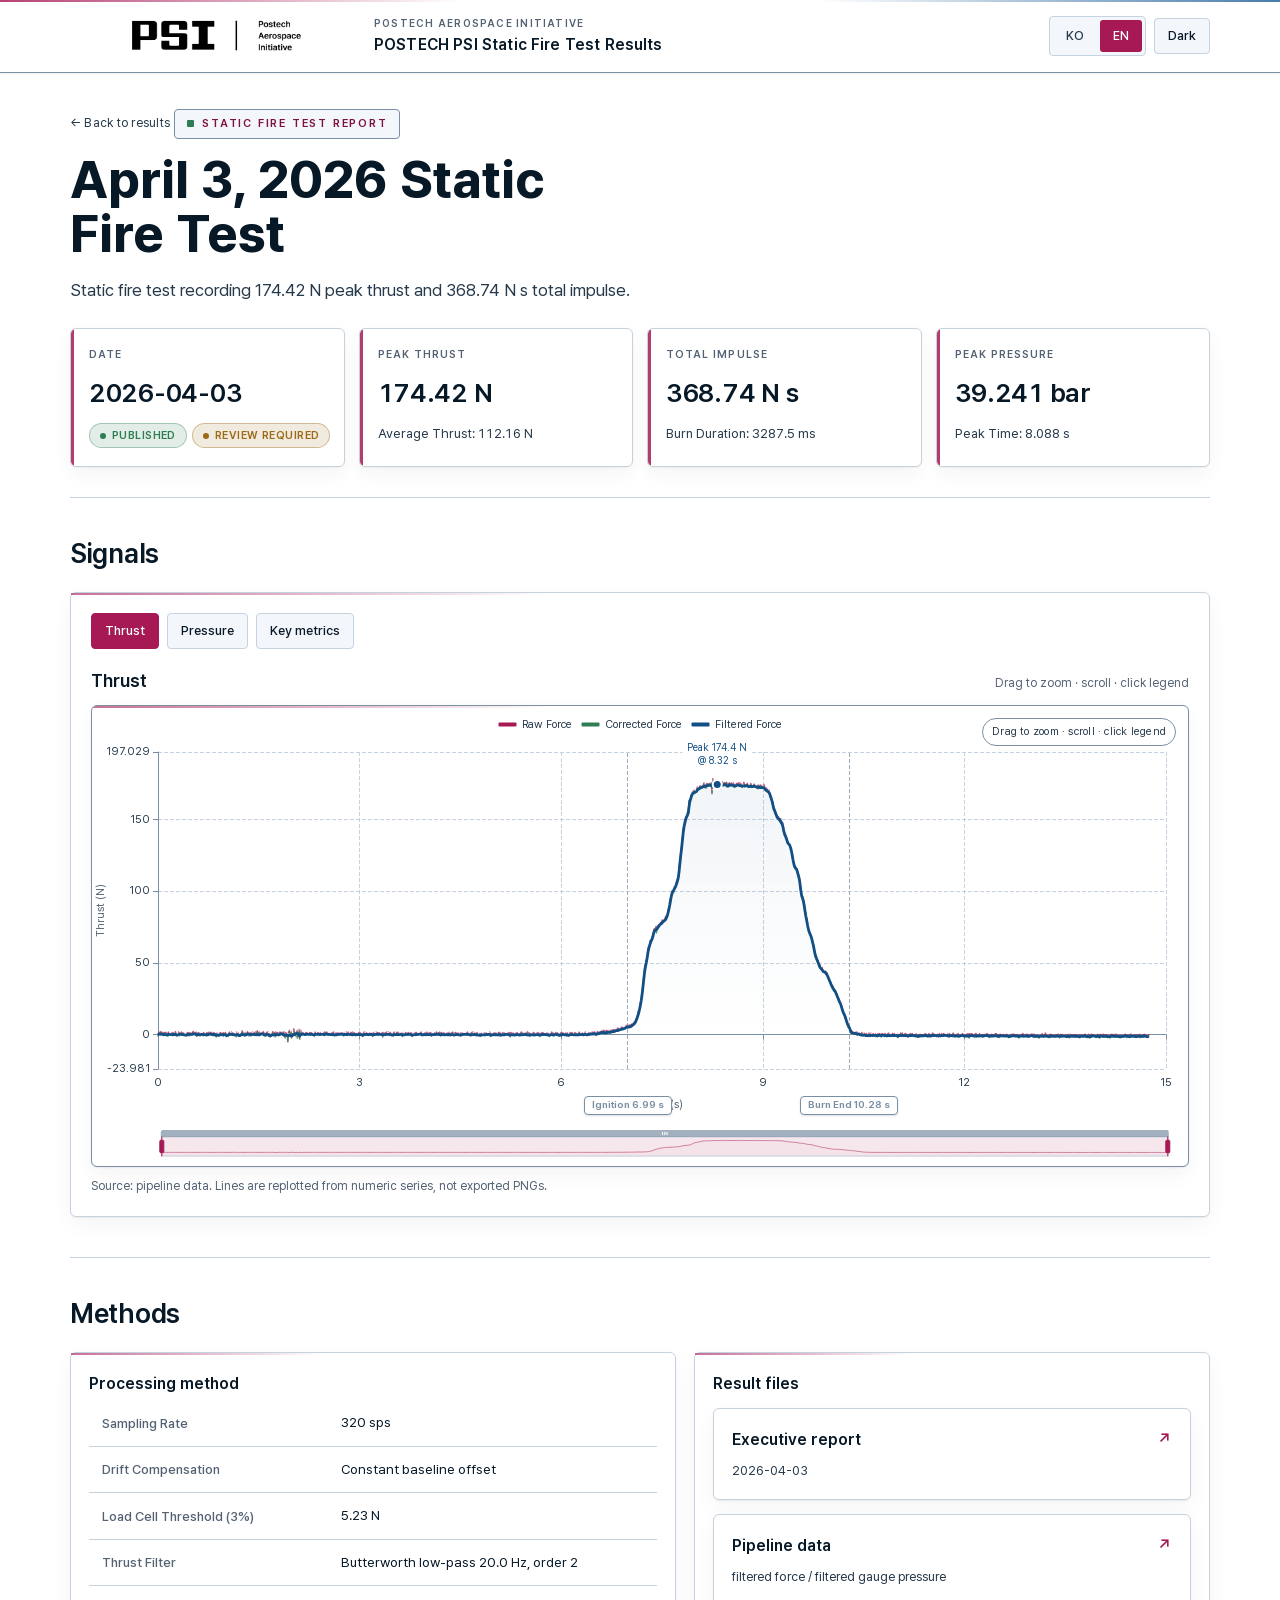
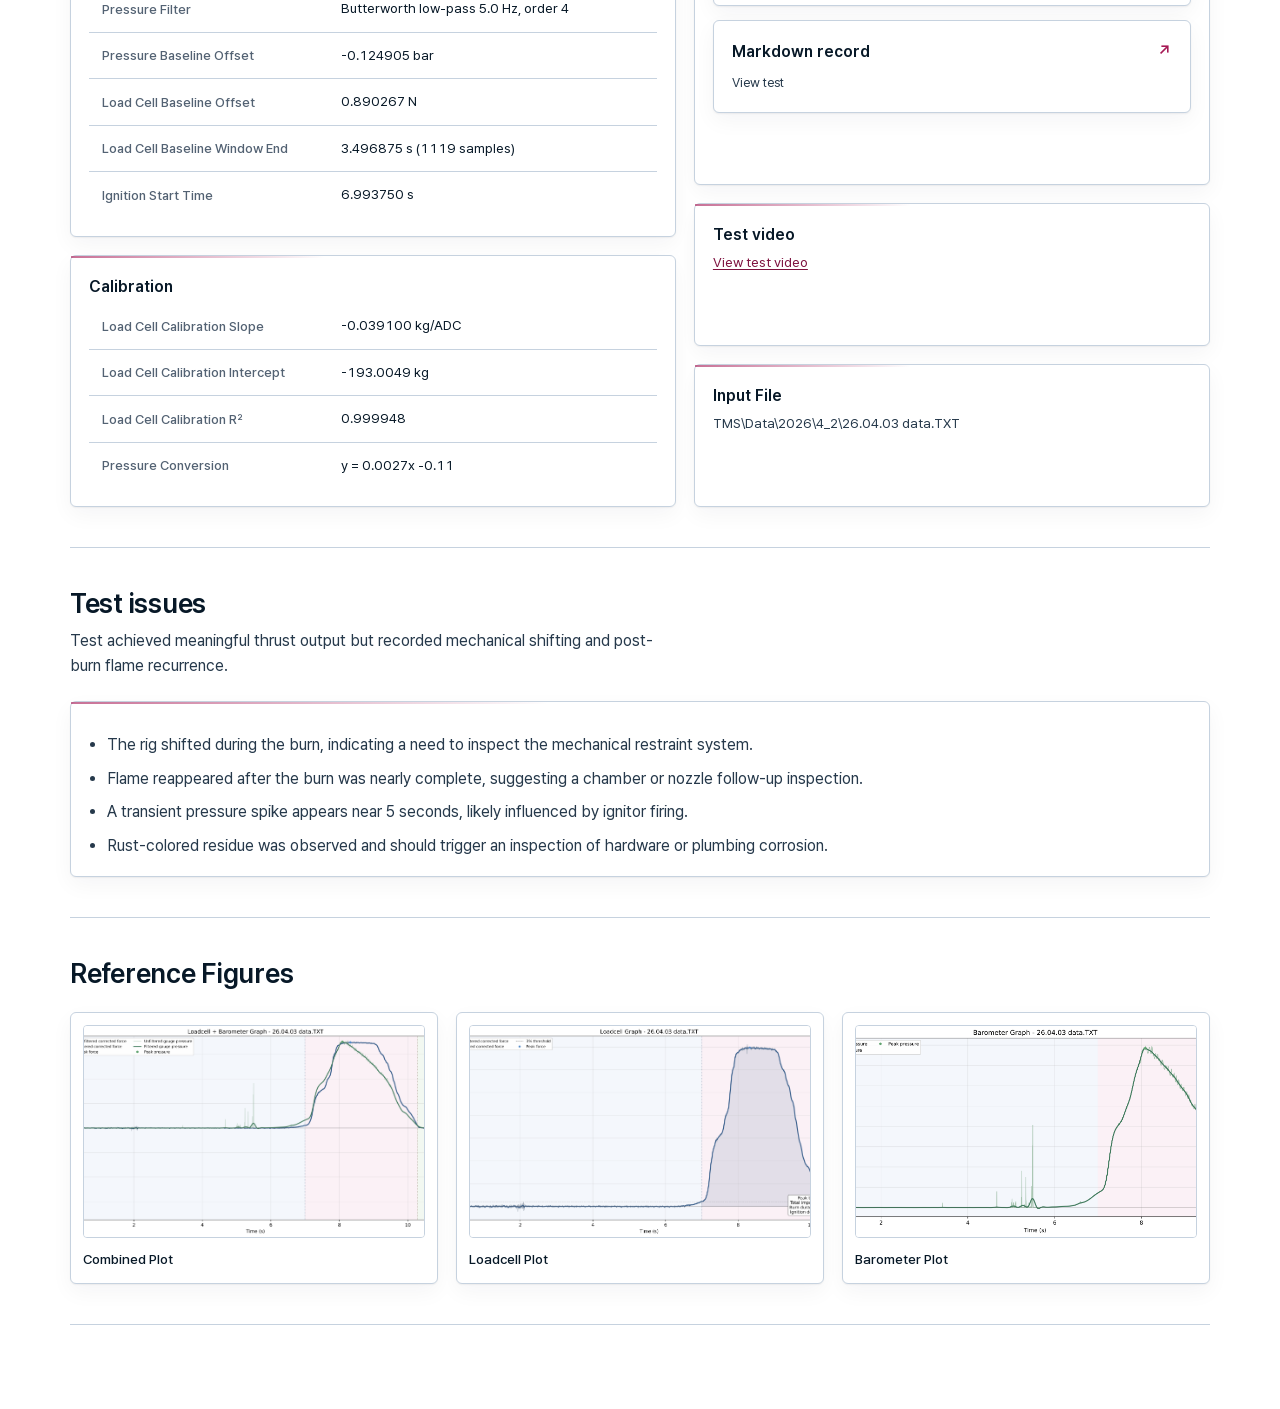
==== commit 52e3cfca: "Add PSI favicon and refine visual polish" ====
--- a/tests/2026-04-03/index.html
+++ b/tests/2026-04-03/index.html
@@ -5,7 +5,13 @@
   <meta name="viewport" content="width=device-width, initial-scale=1">
   <title>April 3, 2026 Static Fire Test | POSTECH PSI</title>
   <meta name="description" content="Detail page for the April 3, 2026 static fire test including replotted signals, test issues, calibration, and result files.">
-  <link rel="stylesheet" href="../../assets/site.css?v=2026-06-16-axis-overlay-polish">
+  <meta name="theme-color" content="#000000" media="(prefers-color-scheme: dark)">
+  <meta name="theme-color" content="#ffffff" media="(prefers-color-scheme: light)">
+  <link rel="icon" href="../../assets/icons/favicon.ico" sizes="any">
+  <link rel="icon" type="image/png" sizes="32x32" href="../../assets/icons/favicon-32.png">
+  <link rel="icon" type="image/png" sizes="192x192" href="../../assets/icons/icon-192.png">
+  <link rel="apple-touch-icon" sizes="180x180" href="../../assets/icons/apple-touch-icon.png">
+  <link rel="stylesheet" href="../../assets/site.css?v=2026-06-16-icon-art-polish">
 </head>
 <body data-theme="light">
   <header class="site-header">
@@ -68,8 +74,8 @@
   </main>
 
   <script>window.PSI_PAGE_CONFIG = {"page": "detail", "rootPath": "../..", "testId": "2026-04-03-combustion"};</script>
-  <script src="../../assets/vendor/echarts.min.js?v=2026-06-16-axis-overlay-polish" defer></script>
-  <script src="../../assets/charts.js?v=2026-06-16-axis-overlay-polish" defer></script>
-  <script src="../../assets/site.js?v=2026-06-16-axis-overlay-polish" defer></script>
+  <script src="../../assets/vendor/echarts.min.js?v=2026-06-16-icon-art-polish" defer></script>
+  <script src="../../assets/charts.js?v=2026-06-16-icon-art-polish" defer></script>
+  <script src="../../assets/site.js?v=2026-06-16-icon-art-polish" defer></script>
 </body>
 </html>
--- a/assets/site.css
+++ b/assets/site.css
@@ -55,8 +55,8 @@
 
   --radius: 6px;
   --radius-sm: 4px;
-  --shadow: 0 1px 2px rgba(7, 24, 39, 0.10);
-  --shadow-soft: 0 1px 2px rgba(7, 24, 39, 0.06);
+  --shadow: 0 12px 30px rgba(7, 24, 39, 0.08), 0 1px 2px rgba(7, 24, 39, 0.08);
+  --shadow-soft: 0 8px 22px rgba(7, 24, 39, 0.045), 0 1px 2px rgba(7, 24, 39, 0.06);
   --grid-color: transparent;
   --star-color: transparent;
 
@@ -100,8 +100,8 @@
   --run-4: #cda14a;
   --run-5: #9aa8b7;
 
-  --shadow: 0 1px 3px rgba(0, 0, 0, 0.55);
-  --shadow-soft: 0 1px 2px rgba(0, 0, 0, 0.38);
+  --shadow: 0 14px 34px rgba(0, 0, 0, 0.64), 0 1px 2px rgba(0, 0, 0, 0.55);
+  --shadow-soft: 0 10px 26px rgba(0, 0, 0, 0.38), 0 1px 2px rgba(0, 0, 0, 0.45);
   --grid-color: transparent;
   --star-color: transparent;
 }
@@ -183,6 +183,15 @@
   box-shadow: 0 1px 2px rgba(7, 24, 39, 0.06);
 }
 
+.site-header::before {
+  content: "";
+  position: absolute;
+  inset: 0 0 auto;
+  height: 2px;
+  background: linear-gradient(90deg, var(--accent), transparent 36%, transparent 64%, var(--secondary));
+  opacity: 0.82;
+}
+
 .site-header__inner {
   width: var(--content-width);
   min-height: 72px;
@@ -287,6 +296,7 @@
 
 .site-nav a,
 .detail-hero__back {
+  position: relative;
   color: var(--ink-soft);
   font-family: var(--font-mono);
   font-size: 0.78rem;
@@ -294,9 +304,28 @@
   text-decoration: none;
 }
 
+.site-nav a::after,
+.detail-hero__back::after {
+  content: "";
+  position: absolute;
+  left: 0;
+  right: 0;
+  bottom: -5px;
+  height: 1px;
+  background: currentColor;
+  transform: scaleX(0);
+  transform-origin: left;
+  transition: transform 0.16s ease;
+}
+
 .site-nav a:hover,
 .detail-hero__back:hover {
   color: var(--accent);
+}
+
+.site-nav a:hover::after,
+.detail-hero__back:hover::after {
+  transform: scaleX(1);
 }
 
 /* ---- Controls ---- */
@@ -658,11 +687,24 @@
 
 /* Hero visual panel (signature chart) */
 .hero__panel {
+  position: relative;
   padding: 18px;
   border: 1px solid var(--line-strong);
   border-radius: var(--radius);
   background: var(--surface);
   box-shadow: var(--shadow);
+}
+
+.hero__panel::before,
+.panel::before,
+.chart-shell::before {
+  content: "";
+  position: absolute;
+  inset: 0 0 auto;
+  height: 2px;
+  background: linear-gradient(90deg, var(--accent), transparent 42%);
+  opacity: 0.62;
+  pointer-events: none;
 }
 
 .hero__panel-header {
@@ -778,6 +820,7 @@
 .data-link,
 .artifact-card,
 .fallback-card {
+  position: relative;
   padding: 18px;
   background: var(--surface);
   border: 1px solid var(--line);
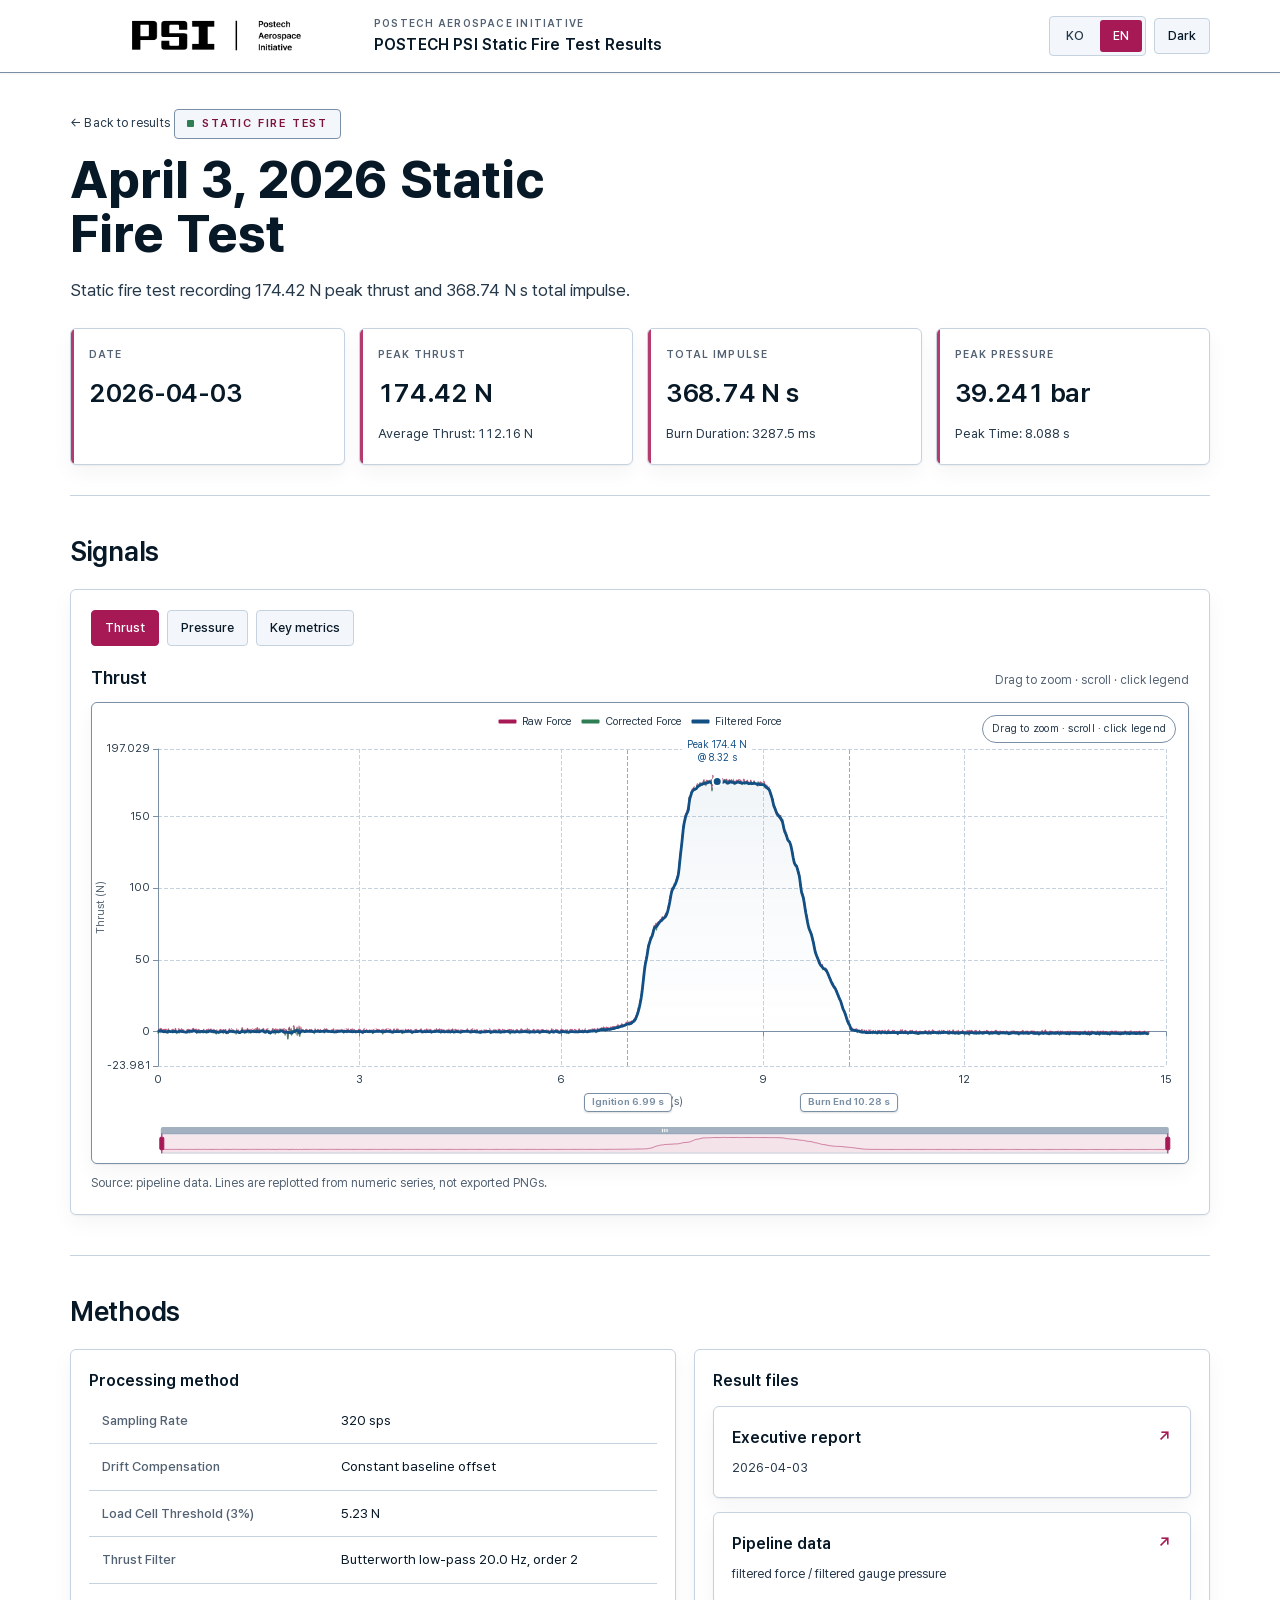
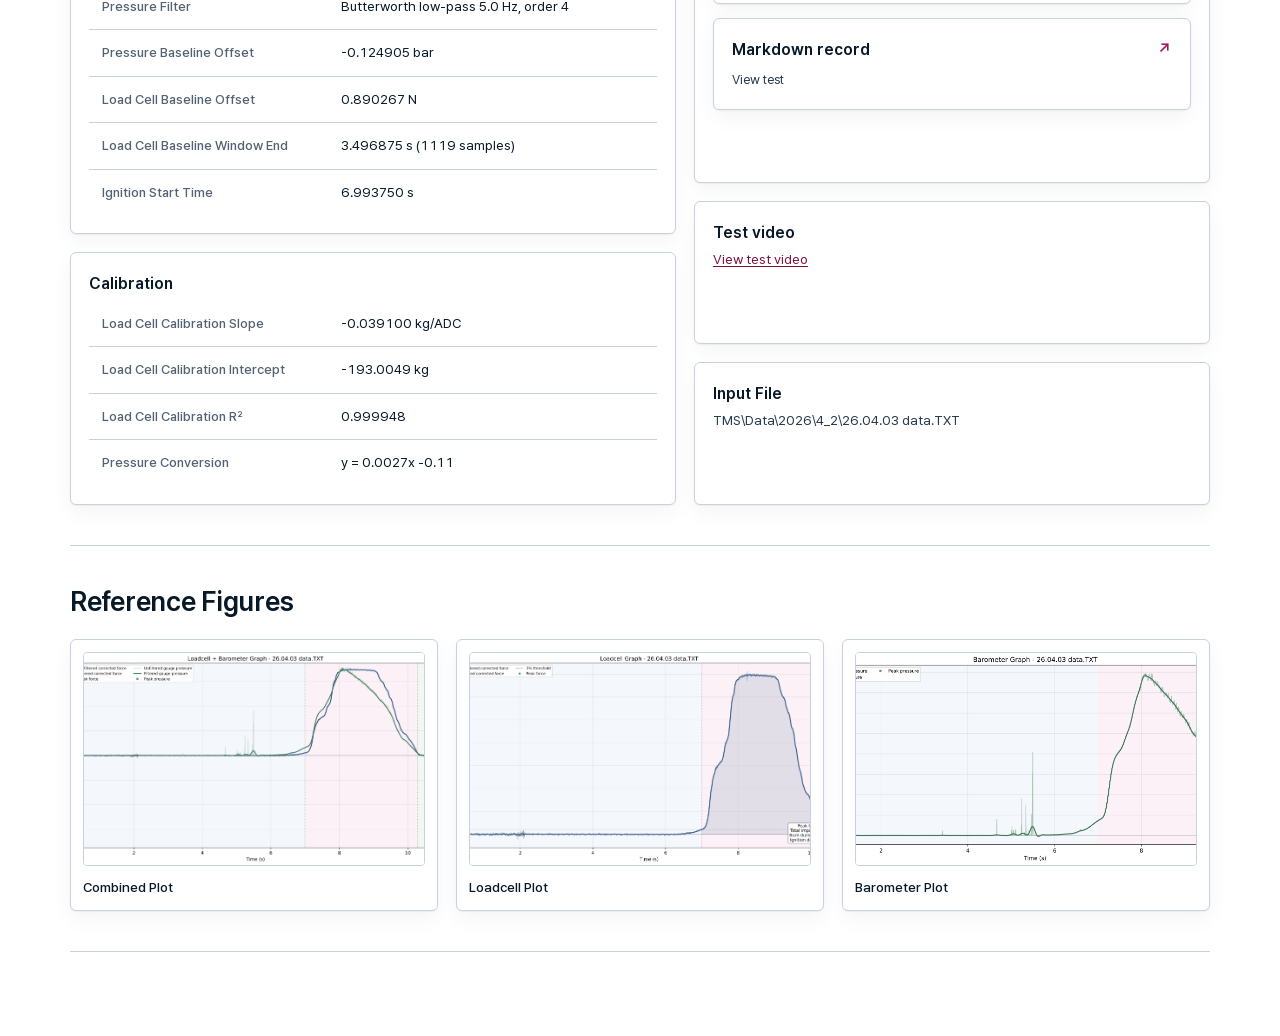
==== commit 9fe9ec1b: "Clean archive status and logo navigation" ====
--- a/tests/2026-04-03/index.html
+++ b/tests/2026-04-03/index.html
@@ -4,21 +4,21 @@
   <meta charset="utf-8">
   <meta name="viewport" content="width=device-width, initial-scale=1">
   <title>April 3, 2026 Static Fire Test | POSTECH PSI</title>
-  <meta name="description" content="Detail page for the April 3, 2026 static fire test including replotted signals, test issues, calibration, and result files.">
+  <meta name="description" content="Detail page for the April 3, 2026 static fire test including replotted signals, calibration, and result files.">
   <meta name="theme-color" content="#000000" media="(prefers-color-scheme: dark)">
   <meta name="theme-color" content="#ffffff" media="(prefers-color-scheme: light)">
   <link rel="icon" href="../../assets/icons/favicon.ico" sizes="any">
   <link rel="icon" type="image/png" sizes="32x32" href="../../assets/icons/favicon-32.png">
   <link rel="icon" type="image/png" sizes="192x192" href="../../assets/icons/icon-192.png">
   <link rel="apple-touch-icon" sizes="180x180" href="../../assets/icons/apple-touch-icon.png">
-  <link rel="stylesheet" href="../../assets/site.css?v=2026-06-16-icon-art-polish">
+  <link rel="stylesheet" href="../../assets/site.css?v=2026-06-16-clean-archive-logo">
 </head>
 <body data-theme="light">
   <header class="site-header">
     <div class="site-header__inner">
       <div class="brand">
-        <span class="logo-surface brand__logo-surface"><img class="brand__banner" src="../../assets/logos/psi-logo-banner.jpeg" alt="PSI Postech Aerospace Initiative"></span>
-        <div class="brand__text"><div class="brand__eyebrow">Postech Aerospace Initiative</div><div class="brand__title">Static Fire Test Results</div></div>
+        <a class="brand__home-link" href="../../index.html" aria-label="Home"><span class="logo-surface brand__logo-surface"><img class="brand__banner" src="../../assets/logos/psi-logo-banner.jpeg" alt="PSI Postech Aerospace Initiative"></span></a>
+        <div class="brand__text"><div class="brand__eyebrow">Postech Aerospace Initiative</div><div class="brand__title">POSTECH PSI Static Fire Test Results</div></div>
       </div>
       <div class="site-header__controls"><a href="../../index.html">All results</a></div>
     </div>
@@ -27,13 +27,12 @@
   <main class="site-shell static-shell">
     <section class="detail-hero">
       <a class="detail-hero__back" href="../../index.html">&larr; Back to results</a>
-      <div class="verdict">Static fire test report</div>
+      <div class="verdict">Static fire test</div>
       <h1 class="detail-hero__title">April 3, 2026 Static Fire Test</h1>
       <div class="detail-summary">
         <article class="metric-card">
           <div class="metric-card__label">Date</div>
           <div class="metric-card__value">2026-04-03</div>
-          <div class="metric-card__delta"><span class="status-badge published">Published</span> <span class="status-badge attention">Review required</span></div>
         </article>
         <article class="metric-card">
           <div class="metric-card__label">Peak thrust</div>
@@ -74,8 +73,8 @@
   </main>
 
   <script>window.PSI_PAGE_CONFIG = {"page": "detail", "rootPath": "../..", "testId": "2026-04-03-combustion"};</script>
-  <script src="../../assets/vendor/echarts.min.js?v=2026-06-16-icon-art-polish" defer></script>
-  <script src="../../assets/charts.js?v=2026-06-16-icon-art-polish" defer></script>
-  <script src="../../assets/site.js?v=2026-06-16-icon-art-polish" defer></script>
+  <script src="../../assets/vendor/echarts.min.js?v=2026-06-16-clean-archive-logo" defer></script>
+  <script src="../../assets/charts.js?v=2026-06-16-clean-archive-logo" defer></script>
+  <script src="../../assets/site.js?v=2026-06-16-clean-archive-logo" defer></script>
 </body>
 </html>
--- a/assets/site.css
+++ b/assets/site.css
@@ -183,15 +183,6 @@
   box-shadow: 0 1px 2px rgba(7, 24, 39, 0.06);
 }
 
-.site-header::before {
-  content: "";
-  position: absolute;
-  inset: 0 0 auto;
-  height: 2px;
-  background: linear-gradient(90deg, var(--accent), transparent 36%, transparent 64%, var(--secondary));
-  opacity: 0.82;
-}
-
 .site-header__inner {
   width: var(--content-width);
   min-height: 72px;
@@ -208,6 +199,12 @@
   gap: 14px;
   max-width: 100%;
   min-width: 0;
+}
+
+.brand__home-link {
+  display: inline-flex;
+  color: inherit;
+  text-decoration: none;
 }
 
 .logo-surface {
@@ -695,18 +692,6 @@
   box-shadow: var(--shadow);
 }
 
-.hero__panel::before,
-.panel::before,
-.chart-shell::before {
-  content: "";
-  position: absolute;
-  inset: 0 0 auto;
-  height: 2px;
-  background: linear-gradient(90deg, var(--accent), transparent 42%);
-  opacity: 0.62;
-  pointer-events: none;
-}
-
 .hero__panel-header {
   display: flex;
   align-items: center;
@@ -1170,9 +1155,7 @@
 .archive-table td:nth-child(3),
 .archive-table td:nth-child(4),
 .archive-table td:nth-child(5),
-.archive-table td:nth-child(6),
-.archive-table td:nth-child(7),
-.archive-table td:nth-child(8) {
+.archive-table td:nth-child(6) {
   white-space: nowrap;
 }
 
@@ -1203,44 +1186,6 @@
   border-color: var(--line-strong);
   background: var(--surface-strong);
   color: var(--ink);
-}
-
-/* ---- Status badges (semantic) ---- */
-.status-badge {
-  display: inline-flex;
-  align-items: center;
-  gap: 6px;
-  min-height: 24px;
-  padding: 3px 10px;
-  border: 1px solid transparent;
-  border-radius: 999px;
-  font-family: var(--font-mono);
-  font-size: 0.68rem;
-  font-weight: 600;
-  letter-spacing: 0.04em;
-  text-transform: uppercase;
-  white-space: nowrap;
-}
-
-.status-badge::before {
-  content: "";
-  width: 6px;
-  height: 6px;
-  border-radius: 999px;
-  background: currentColor;
-}
-
-.status-badge.published,
-.status-badge.none {
-  color: var(--ok);
-  background: var(--ok-soft);
-  border-color: color-mix(in srgb, var(--ok) 36%, transparent);
-}
-
-.status-badge.attention {
-  color: var(--warn);
-  background: var(--warn-soft);
-  border-color: color-mix(in srgb, var(--warn) 38%, transparent);
 }
 
 /* ---- Data links ---- */
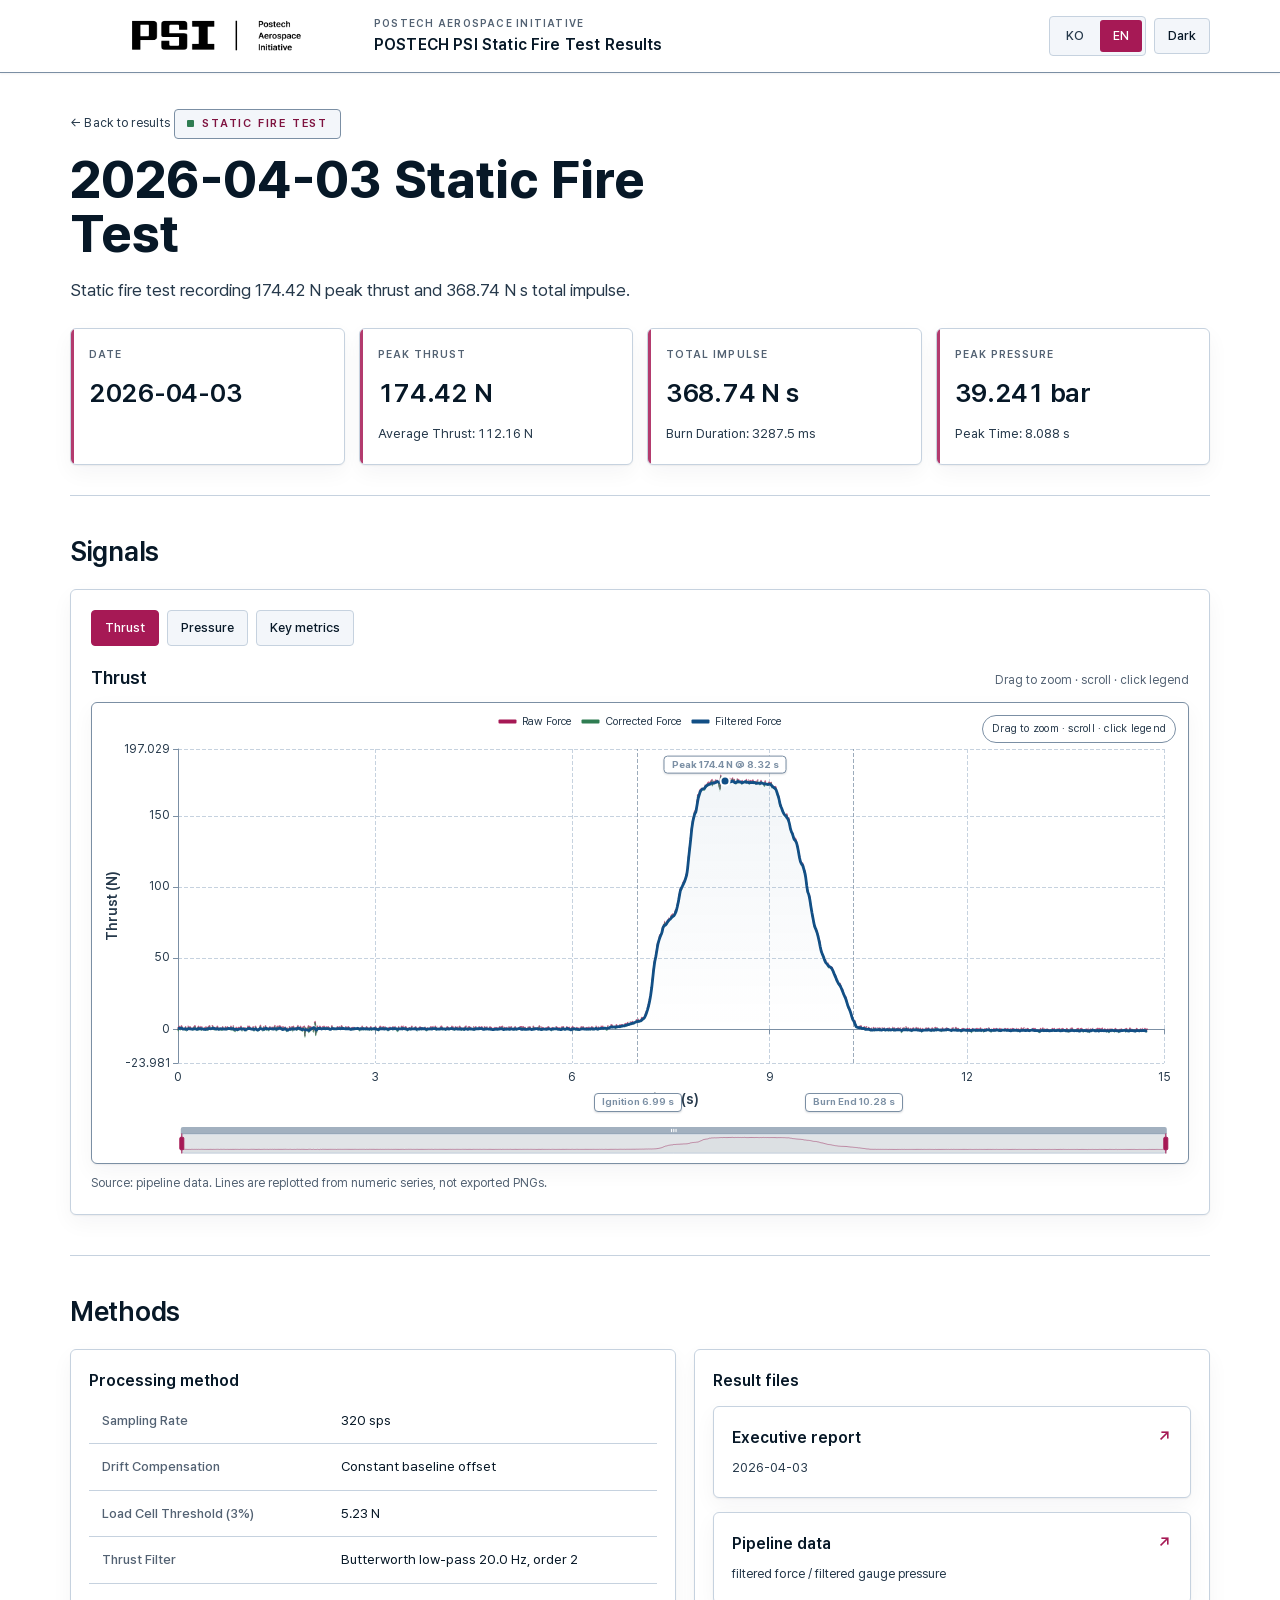
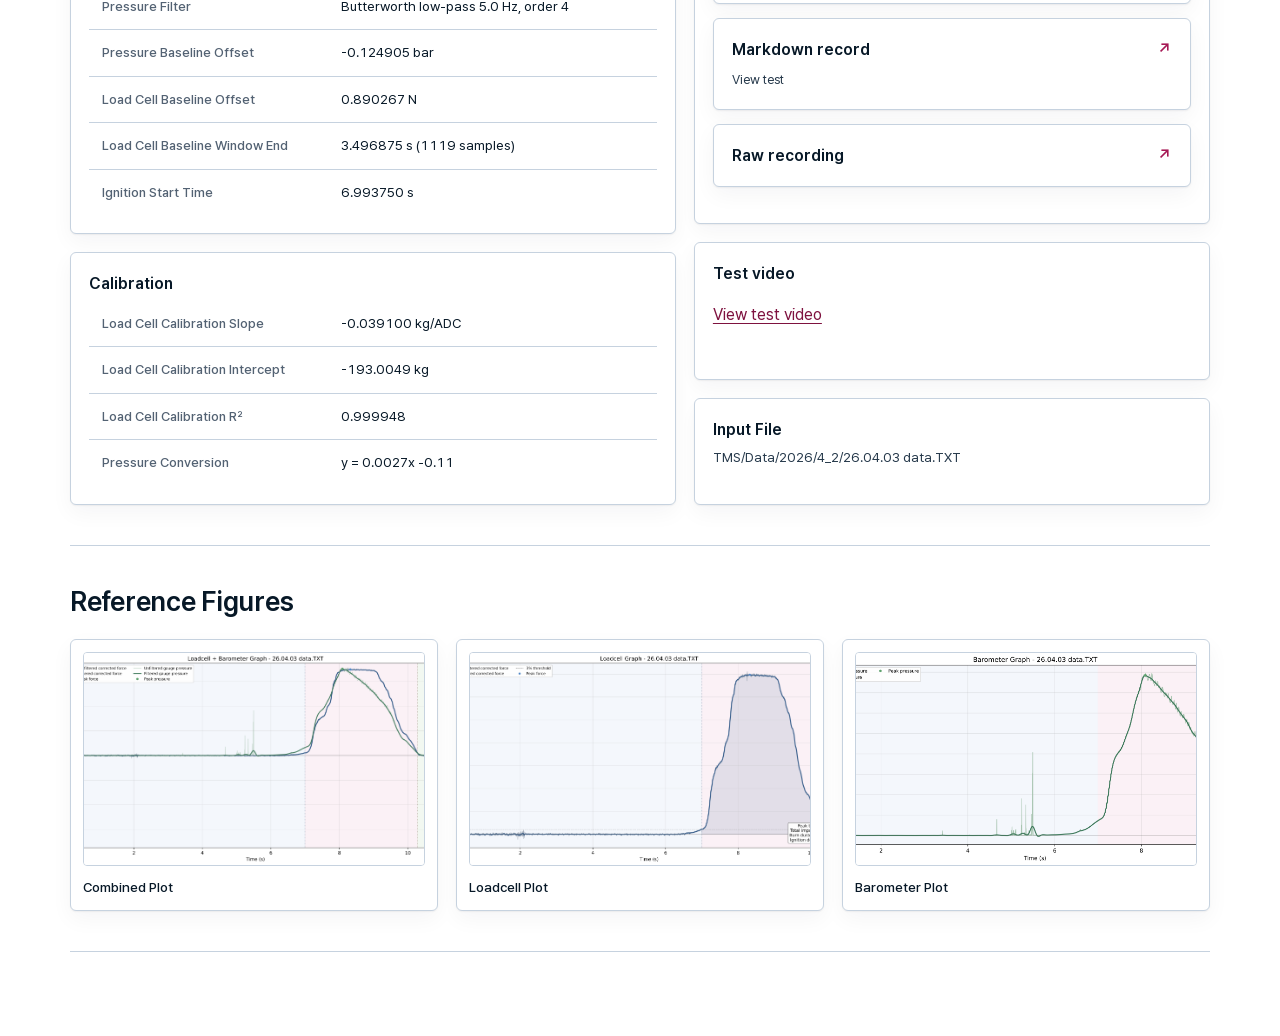
==== commit 608bee5e: "Publish October 13 TMS data and normalize test archive naming" ====
--- a/tests/2026-04-03/index.html
+++ b/tests/2026-04-03/index.html
@@ -3,7 +3,7 @@
 <head>
   <meta charset="utf-8">
   <meta name="viewport" content="width=device-width, initial-scale=1">
-  <title>April 3, 2026 Static Fire Test | POSTECH PSI</title>
+  <title>2026-04-03 Static Fire Test | POSTECH PSI</title>
   <meta name="description" content="Detail page for the April 3, 2026 static fire test including replotted signals, calibration, and result files.">
   <meta name="theme-color" content="#000000" media="(prefers-color-scheme: dark)">
   <meta name="theme-color" content="#ffffff" media="(prefers-color-scheme: light)">
@@ -11,7 +11,7 @@
   <link rel="icon" type="image/png" sizes="32x32" href="../../assets/icons/favicon-32.png">
   <link rel="icon" type="image/png" sizes="192x192" href="../../assets/icons/icon-192.png">
   <link rel="apple-touch-icon" sizes="180x180" href="../../assets/icons/apple-touch-icon.png">
-  <link rel="stylesheet" href="../../assets/site.css?v=2026-06-16-clean-archive-logo">
+  <link rel="stylesheet" href="../../assets/site.css?v=2026-10-13-tms-data">
 </head>
 <body data-theme="light">
   <header class="site-header">
@@ -28,7 +28,7 @@
     <section class="detail-hero">
       <a class="detail-hero__back" href="../../index.html">&larr; Back to results</a>
       <div class="verdict">Static fire test</div>
-      <h1 class="detail-hero__title">April 3, 2026 Static Fire Test</h1>
+      <h1 class="detail-hero__title">2026-04-03 Static Fire Test</h1>
       <div class="detail-summary">
         <article class="metric-card">
           <div class="metric-card__label">Date</div>
@@ -57,15 +57,16 @@
       <div class="fallback-grid">
         <article class="fallback-card">
           <h3>Result files</h3>
-          <p><a href="files/26.04.03 data_executive_report.txt">Executive report</a></p>
-          <p><a href="files/26.04.03 data_pipeline_data.txt">Pipeline data</a></p>
+          <p><a href="files/2026-04-03_tms_executive_report.txt">Executive report</a></p>
+          <p><a href="files/2026-04-03_tms_pipeline_data.txt">Pipeline data</a></p>
           <p><a href="index.md">Markdown record</a></p>
+          <p><a href="files/2026-04-03_tms_raw.txt">Raw recording</a></p>
         </article>
         <article class="fallback-card">
           <h3>Reference figures</h3>
-          <p><a href="files/26.04.03 data_combined_plot.png">Combined Plot</a></p>
-          <p><a href="files/26.04.03 data_loadcell_plot.png">Loadcell Plot</a></p>
-          <p><a href="files/26.04.03 data_barometer_plot.png">Barometer Plot</a></p>
+          <p><a href="files/2026-04-03_tms_combined_plot.png">Combined Plot</a></p>
+          <p><a href="files/2026-04-03_tms_loadcell_plot.png">Loadcell Plot</a></p>
+          <p><a href="files/2026-04-03_tms_barometer_plot.png">Barometer Plot</a></p>
         </article>
       </div>
       <noscript><div class="empty-state" style="margin-top:18px;">JavaScript is disabled. The summary and file links remain available.</div></noscript>
@@ -73,8 +74,8 @@
   </main>
 
   <script>window.PSI_PAGE_CONFIG = {"page": "detail", "rootPath": "../..", "testId": "2026-04-03-combustion"};</script>
-  <script src="../../assets/vendor/echarts.min.js?v=2026-06-16-clean-archive-logo" defer></script>
-  <script src="../../assets/charts.js?v=2026-06-16-clean-archive-logo" defer></script>
-  <script src="../../assets/site.js?v=2026-06-16-clean-archive-logo" defer></script>
+  <script src="../../assets/vendor/echarts.min.js?v=2026-10-13-tms-data" defer></script>
+  <script src="../../assets/charts.js?v=2026-10-13-tms-data" defer></script>
+  <script src="../../assets/site.js?v=2026-10-13-tms-data" defer></script>
 </body>
 </html>
--- a/assets/site.css
+++ b/assets/site.css
@@ -984,6 +984,11 @@
   white-space: nowrap;
 }
 
+.chart-peak-tag {
+  transform: translate(-50%, -100%);
+  font-weight: 700;
+}
+
 body[data-theme="dark"] .chart-event-tag {
   box-shadow: 0 1px 4px rgba(0, 0, 0, 0.65);
 }
@@ -1501,3 +1506,6 @@
     scroll-behavior: auto !important;
   }
 }
+/* Session data quality and locally hosted test video. */
+.quality-notice { margin-bottom: 18px; text-align: left; }
+.test-video { display: block; width: 100%; max-height: 520px; margin-top: 12px; background: #000; border-radius: 8px; }
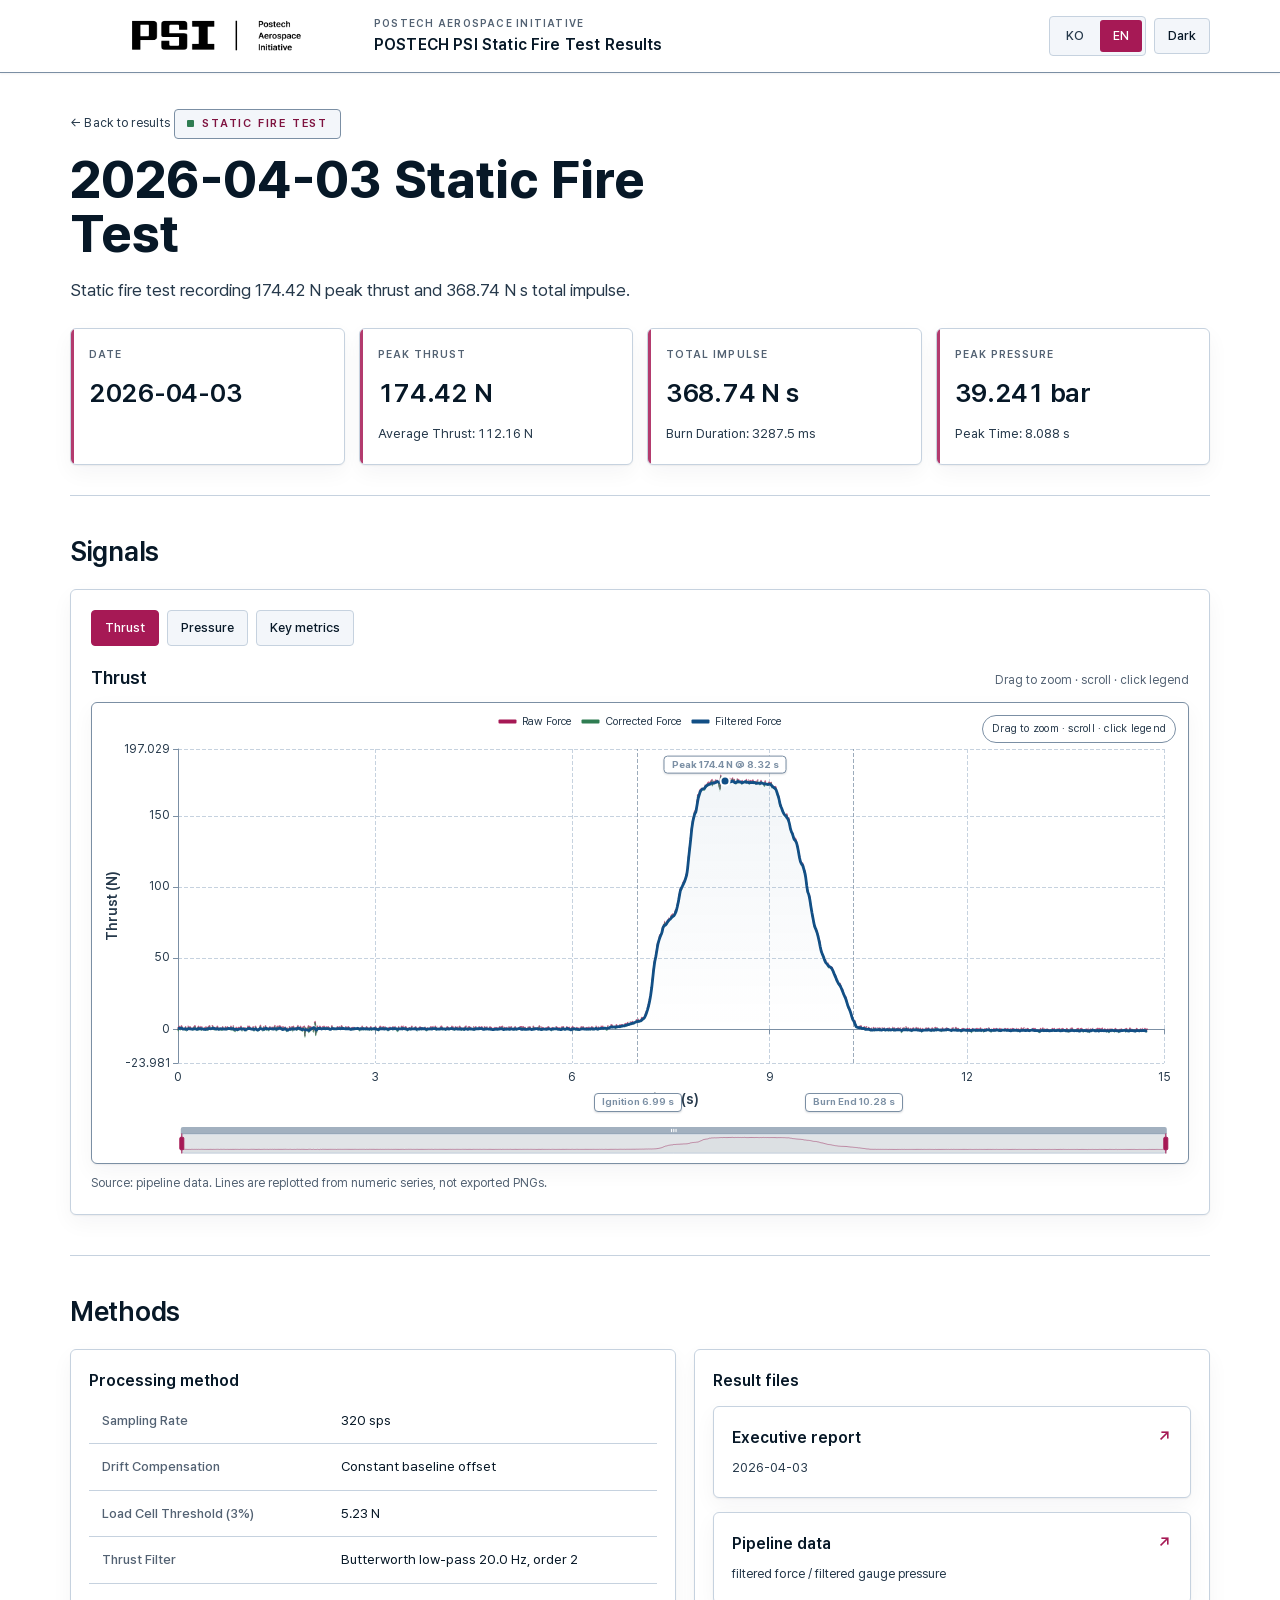
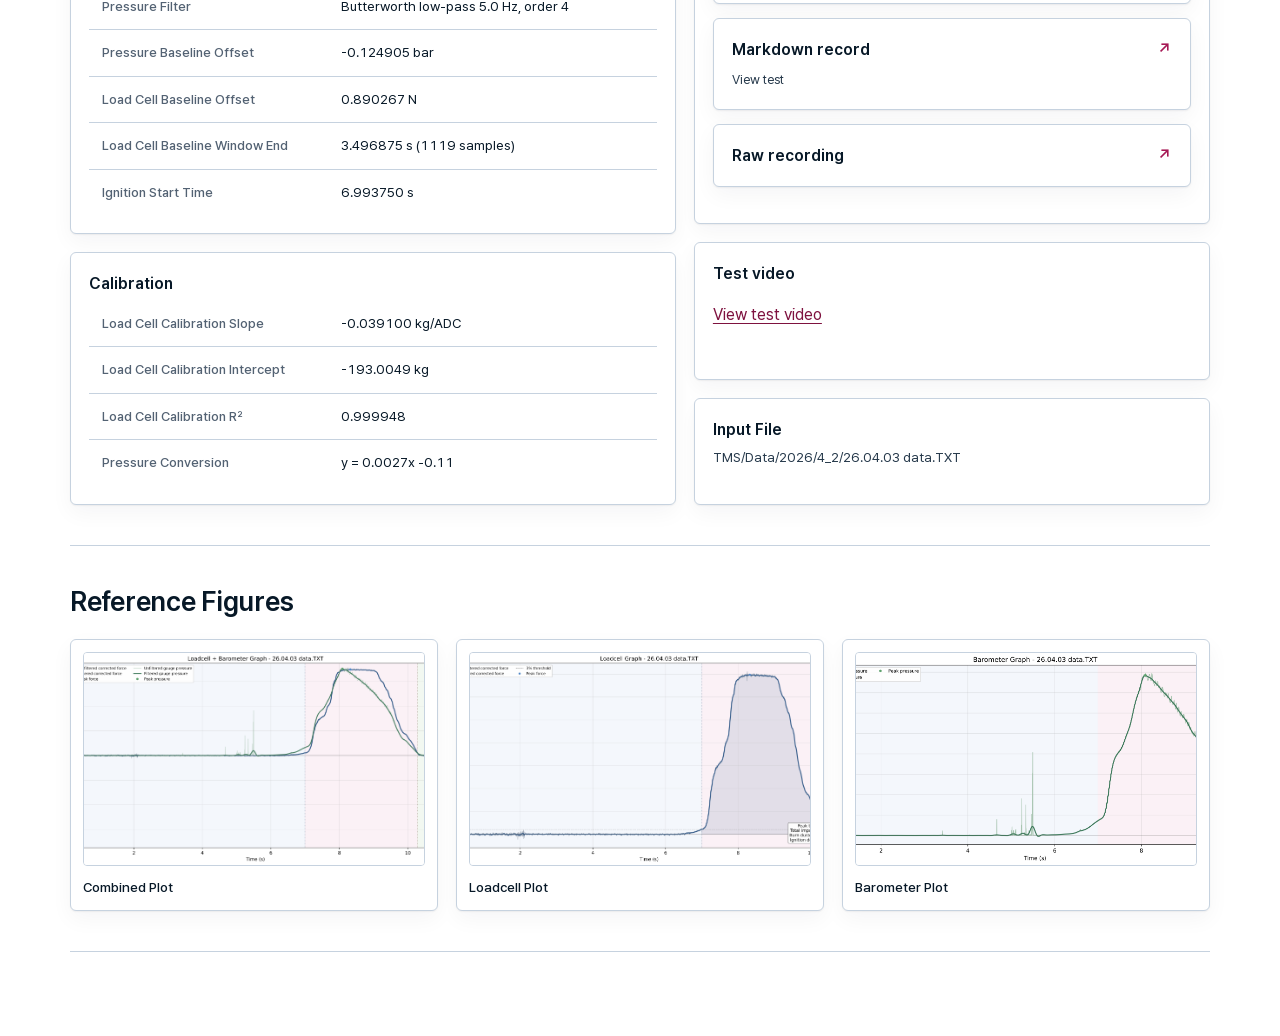
==== commit 6f5d4e58: "Correct October burnout and performance using decay extrapolation" ====
--- a/tests/2026-04-03/index.html
+++ b/tests/2026-04-03/index.html
@@ -11,7 +11,7 @@
   <link rel="icon" type="image/png" sizes="32x32" href="../../assets/icons/favicon-32.png">
   <link rel="icon" type="image/png" sizes="192x192" href="../../assets/icons/icon-192.png">
   <link rel="apple-touch-icon" sizes="180x180" href="../../assets/icons/apple-touch-icon.png">
-  <link rel="stylesheet" href="../../assets/site.css?v=2026-10-13-tms-data">
+  <link rel="stylesheet" href="../../assets/site.css?v=2026-10-13-burnout-fit">
 </head>
 <body data-theme="light">
   <header class="site-header">
@@ -74,8 +74,8 @@
   </main>
 
   <script>window.PSI_PAGE_CONFIG = {"page": "detail", "rootPath": "../..", "testId": "2026-04-03-combustion"};</script>
-  <script src="../../assets/vendor/echarts.min.js?v=2026-10-13-tms-data" defer></script>
-  <script src="../../assets/charts.js?v=2026-10-13-tms-data" defer></script>
-  <script src="../../assets/site.js?v=2026-10-13-tms-data" defer></script>
+  <script src="../../assets/vendor/echarts.min.js?v=2026-10-13-burnout-fit" defer></script>
+  <script src="../../assets/charts.js?v=2026-10-13-burnout-fit" defer></script>
+  <script src="../../assets/site.js?v=2026-10-13-burnout-fit" defer></script>
 </body>
 </html>
--- a/assets/site.css
+++ b/assets/site.css
@@ -1506,6 +1506,5 @@
     scroll-behavior: auto !important;
   }
 }
-/* Session data quality and locally hosted test video. */
-.quality-notice { margin-bottom: 18px; text-align: left; }
+/* Locally hosted test video. */
 .test-video { display: block; width: 100%; max-height: 520px; margin-top: 12px; background: #000; border-radius: 8px; }
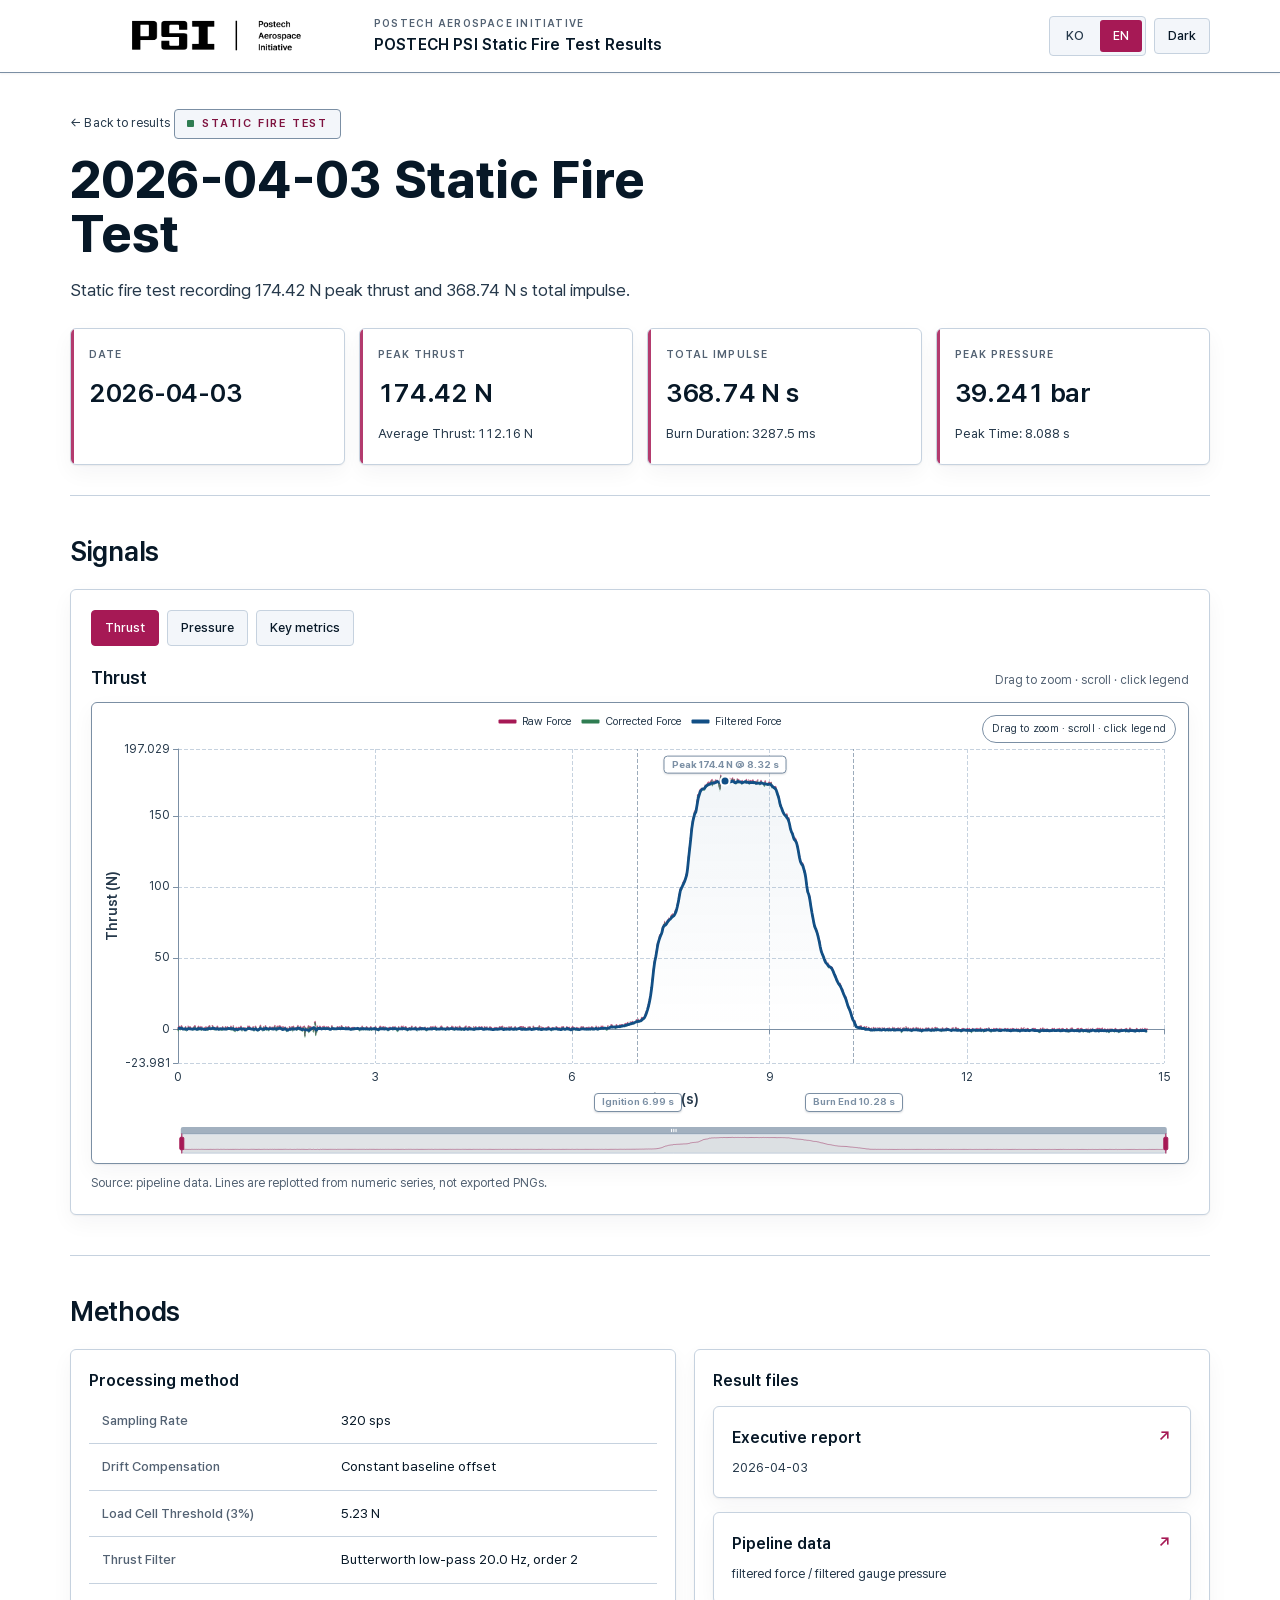
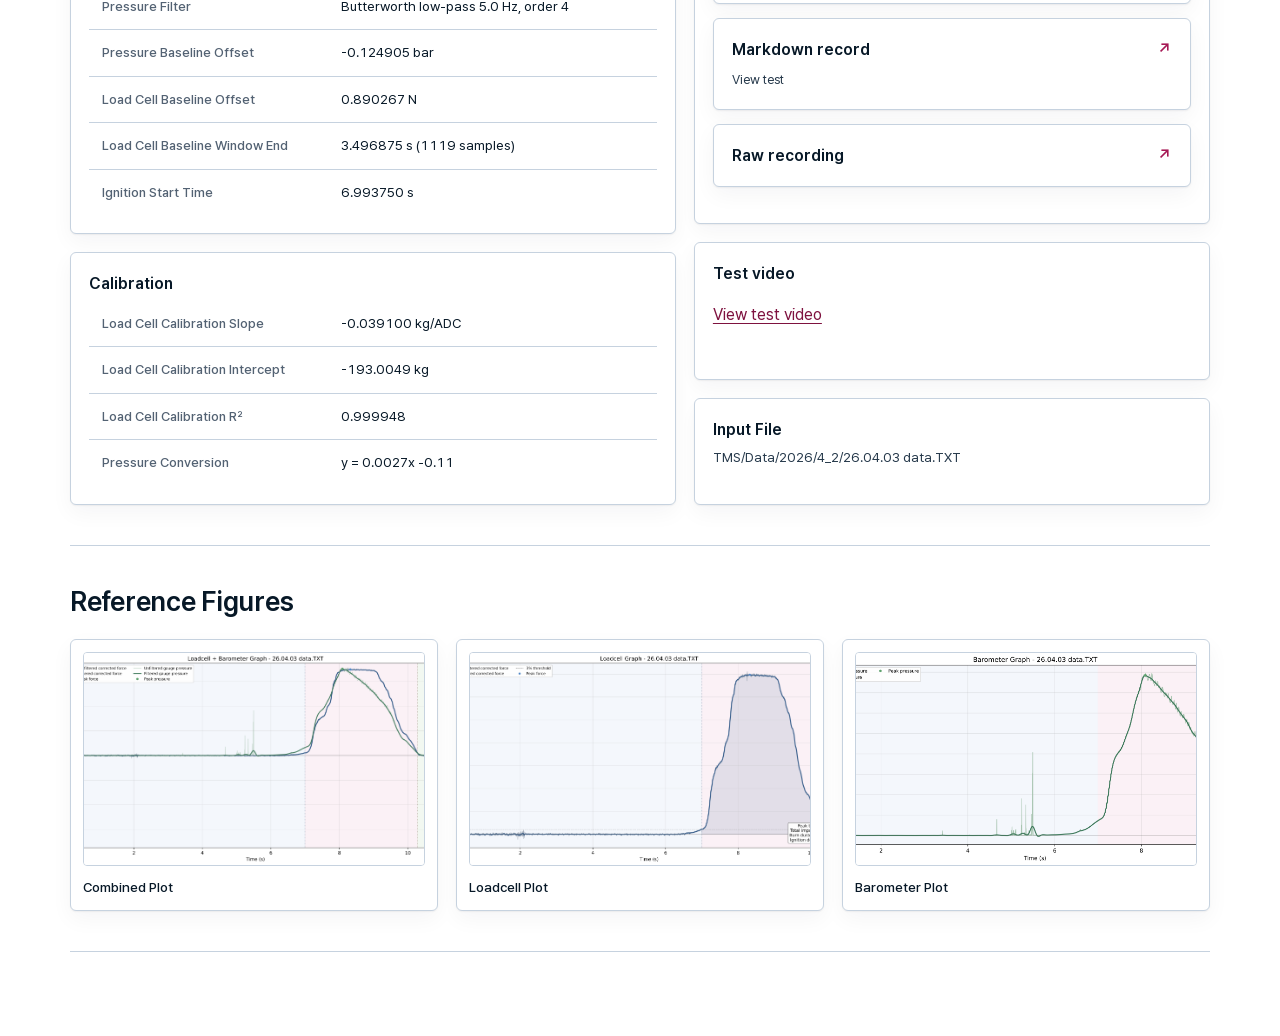
==== commit 739195d2: "Publish November 23 firing split across TMS_2 and TMS_3 The burn crossed the logger's 15 s file boun" ====
--- a/tests/2026-04-03/index.html
+++ b/tests/2026-04-03/index.html
@@ -11,7 +11,7 @@
   <link rel="icon" type="image/png" sizes="32x32" href="../../assets/icons/favicon-32.png">
   <link rel="icon" type="image/png" sizes="192x192" href="../../assets/icons/icon-192.png">
   <link rel="apple-touch-icon" sizes="180x180" href="../../assets/icons/apple-touch-icon.png">
-  <link rel="stylesheet" href="../../assets/site.css?v=2026-10-13-burnout-fit">
+  <link rel="stylesheet" href="../../assets/site.css?v=2026-11-23-gap-fit">
 </head>
 <body data-theme="light">
   <header class="site-header">
@@ -74,8 +74,8 @@
   </main>
 
   <script>window.PSI_PAGE_CONFIG = {"page": "detail", "rootPath": "../..", "testId": "2026-04-03-combustion"};</script>
-  <script src="../../assets/vendor/echarts.min.js?v=2026-10-13-burnout-fit" defer></script>
-  <script src="../../assets/charts.js?v=2026-10-13-burnout-fit" defer></script>
-  <script src="../../assets/site.js?v=2026-10-13-burnout-fit" defer></script>
+  <script src="../../assets/vendor/echarts.min.js?v=2026-11-23-gap-fit" defer></script>
+  <script src="../../assets/charts.js?v=2026-11-23-gap-fit" defer></script>
+  <script src="../../assets/site.js?v=2026-11-23-gap-fit" defer></script>
 </body>
 </html>
